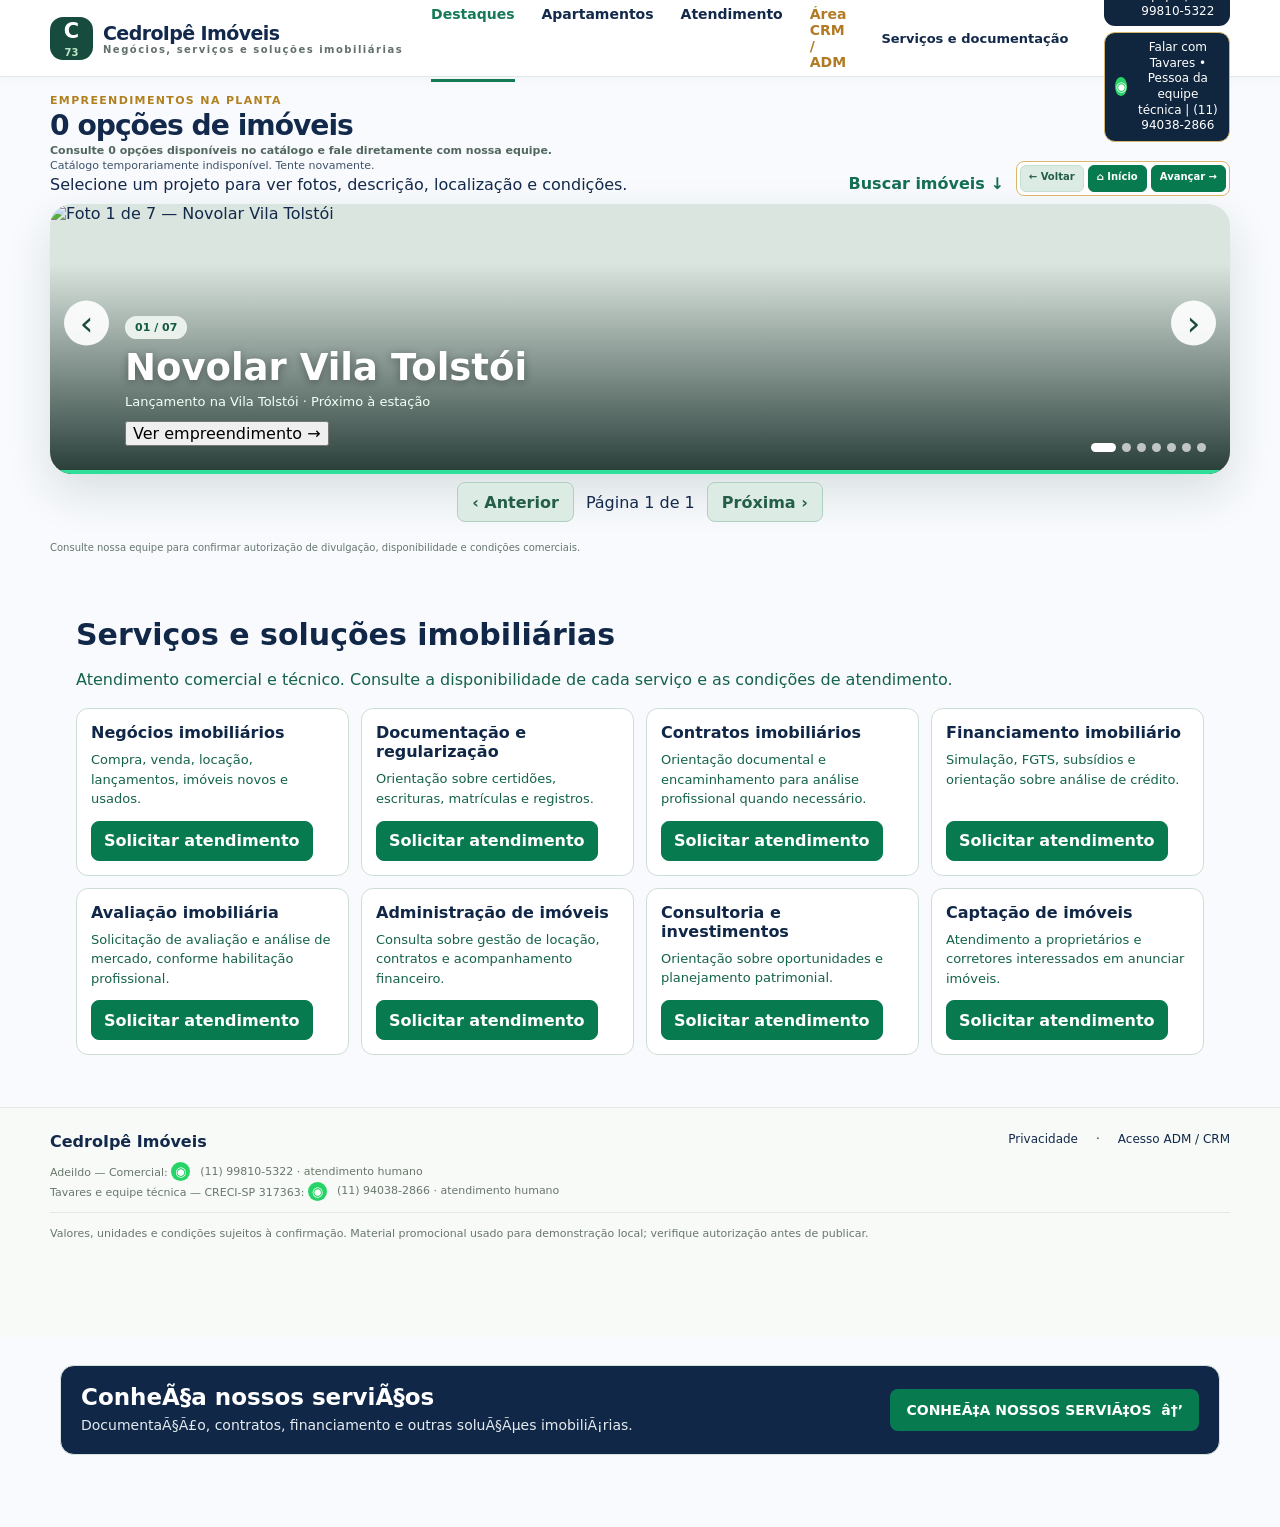
==== index.html @ 1ccdfb41 "Atualizacao e manutencao do site CedroIpe360" ====
<!DOCTYPE html>

<html lang="pt-BR"><head><meta charset="utf-8"/><meta content="width=device-width,initial-scale=1" name="viewport"/><meta content="Encontre apartamentos novos e na planta. Atendimento direto pelo WhatsApp." name="description"/><title>CedroIpê Imóveis | Apartamentos e Empreendimentos</title><link href="styles.css" rel="stylesheet"/><link href="redesign.css" rel="stylesheet"/><link href="crm.css" rel="stylesheet"/><link href="purpose.css" rel="stylesheet"/><link href="natureza.css" rel="stylesheet"/><link href="launches.css" rel="stylesheet"/><link href="navigation-v13.css" rel="stylesheet"/><link href="v18-1.css" rel="stylesheet"/><script>
/* Recebe links de recuperação enviados pelo Supabase para a Site URL.
   Encaminha os tokens temporários apenas dentro do próprio domínio,
   sem armazená-los nem enviá-los a serviços externos. */
(function () {
  var h = new URLSearchParams(location.hash.replace(/^#/, ''));
  var q = new URLSearchParams(location.search);
  if (h.get('type') === 'recovery' || q.get('type') === 'recovery') {
    location.replace('recuperar-senha.html' + location.search + location.hash);
  }
})();
</script><link href="v31-public.css?v=34" rel="stylesheet"/><link href="v35-ajustes.css?v=35" rel="stylesheet"/><style>.ci-category-gallery{margin-top:1rem}.ci-category-gallery details{padding:.7rem;border:1px solid #ddd;border-radius:8px;margin:.5rem 0}.ci-category-gallery summary{cursor:pointer;font-weight:700}.ci-category-grid{display:grid;grid-template-columns:repeat(auto-fit,minmax(110px,1fr));gap:8px;margin-top:10px}.ci-category-grid img,.ci-category-grid video{width:100%;height:100px;object-fit:contain}.ci-category-grid button{border:0;background:transparent;cursor:pointer}</style>
<!-- HF-054-BEGIN -->
<style id="hf054-consolidado">

#catalogPager button[data-step], #slidePrev, #slideNext,
.ci36-page .ci36-prev, .ci36-page .ci36-next,
.ci36-page .header nav a[href*="index.html"] {
 background:#087a50 !important; color:#fff !important;
 border:1px solid #087a50 !important; font-weight:700;
 opacity:1 !important; box-shadow:0 2px 8px #0003;
}
.ci36-page .ci36-prev,.ci36-page .ci36-next {width:44px;height:44px;}
.ci36-page .header nav a[href*="index.html"] {display:inline-block;padding:8px 12px;border-radius:8px;}
#catalogPager button[data-step]:not(:disabled):hover,#slidePrev:hover,#slideNext:hover,.ci36-page .ci36-prev:hover,.ci36-page .ci36-next:hover {background:#065c3d !important;}
#catalogPager button[data-step]:disabled {background:#dcece4 !important;color:#245d48 !important;border-color:#afcfc0 !important;cursor:not-allowed;box-shadow:none;}
#catalogPager button:focus-visible,#slidePrev:focus-visible,#slideNext:focus-visible,.ci36-page .ci36-prev:focus-visible,.ci36-page .ci36-next:focus-visible {outline:3px solid #d4ac58;outline-offset:3px;}
.launch-content p,.ci36-info article:first-child p,.ci-detail-copy p {color:#146348 !important;}
.featured-copy p {color:#146348 !important;}

.compact-hero .quick-search{padding:12px;min-width:0}
.compact-hero .quick-search .purpose-switch{gap:5px}
.compact-hero .quick-search .purpose-switch button{padding:0 12px;min-height:40px;font-size:13px;white-space:nowrap}
.compact-hero .quick-search .search-line{gap:6px;min-width:0;align-items:stretch}
.compact-hero .quick-search .search-line input,.compact-hero .quick-search .search-line select{min-height:40px;padding:8px 9px;font-size:13px;min-width:0}
.compact-hero .quick-search .search-line button{min-height:40px;padding:0 11px;font-size:13px;white-space:nowrap}
@media(min-width:1050px){
.compact-hero .hero-flex{grid-template-columns:minmax(0,1.19fr) minmax(0,.81fr);gap:24px}
.compact-hero .hero-words{min-width:0}
.compact-hero .quick-search{display:grid;grid-template-columns:max-content minmax(0,1fr);gap:7px;align-items:center}
.compact-hero .quick-search>label{grid-column:1/-1;margin:0}
.compact-hero .quick-search .purpose-switch{margin:0;align-items:stretch}
.compact-hero .quick-search .search-line{flex-wrap:nowrap;width:100%}
.compact-hero .quick-search .search-line input{flex:1 1 0;min-width:0;width:0}
.compact-hero .quick-search .search-line select{flex:0 0 83px;width:83px}
.compact-hero .quick-search .search-line button{flex:0 0 auto}
}
@media(max-width:640px){
.compact-hero .quick-search .search-line{flex-wrap:wrap}
.compact-hero .quick-search .search-line input{flex:1 1 100%;width:100%}
.compact-hero .quick-search .search-line select,.compact-hero .quick-search .search-line button{flex:1 1 40%;min-width:0}
}

/* HF-054: compact navigation, no separate desktop strip */
.cedro-page-bar.v31-top-nav{display:flex!important;align-items:center!important;justify-content:flex-end!important;gap:4px!important;width:max-content!important;max-width:calc(100% - 16px)!important;padding:3px!important;border-radius:8px!important;box-shadow:none!important;z-index:79!important;}
.cedro-page-bar.v31-top-nav button,.cedro-page-bar.v31-top-nav a{background:#087a50!important;color:#fff!important;border:1px solid #087a50!important;border-radius:6px!important;padding:5px 9px!important;font-size:11px!important;line-height:1.4!important;min-height:28px!important;white-space:nowrap!important;}
.cedro-page-bar.v31-top-nav button:disabled{background:#dcece4!important;color:#245d48!important;opacity:1!important;cursor:not-allowed!important;}
.cedro-page-bar.v31-top-nav .cedro-current{display:none!important;}
@media(min-width:1050px){
.cedro-page-bar.v31-top-nav{position:absolute!important;top:auto!important;bottom:auto!important;left:auto!important;right:max(12px,calc((100% - 1160px)/2))!important;transform:none!important;margin:4px 0 0!important;}
}
@media(max-width:1049px){.cedro-page-bar.v31-top-nav{position:relative!important;inset:auto!important;transform:none!important;margin:4px 8px 4px auto!important;}}
@media(min-width:1050px){.compact-hero .quick-search .purpose-switch button,.compact-hero .quick-search .search-line button{font-size:12px!important;padding:0 8px!important}.compact-hero .quick-search .search-line select{flex-basis:78px;width:78px}.compact-hero .quick-search .search-line{display:flex;}}


/* Servicos: somente area nova, sem alterar o catalogo. */
#ci54-servicos{max-width:1160px;margin:32px auto;padding:20px 16px;scroll-margin-top:110px;color:#102747;box-sizing:border-box}
#ci54-servicos h2{font-size:clamp(22px,3vw,30px);margin:0 0 8px;color:#102747}
#ci54-servicos p{color:#146348;line-height:1.5}
#ci54-servicos .ci54-grid{display:grid;grid-template-columns:repeat(auto-fit,minmax(min(100%,240px),1fr));gap:12px}
#ci54-servicos article{border:1px solid #cdded5;border-radius:12px;padding:14px;background:#fff;display:flex;flex-direction:column;align-items:flex-start}
#ci54-servicos h3{font-size:16px;margin:0;color:#102747}
#ci54-servicos article p{font-size:13px;flex:1;margin:8px 0 12px}
#ci54-servicos button{background:#087a50;color:#fff;border:1px solid #087a50;border-radius:8px;padding:9px 12px;cursor:pointer;font-weight:700;width:auto;min-height:40px}
#ci54-servicos button:focus-visible,#ci54-servicos input:focus-visible,#ci54-servicos select:focus-visible{outline:3px solid #b49a60;outline-offset:2px}
#ci54-servicos form{margin-top:16px;background:#f3f8f5;border:1px solid #cdded5;border-radius:12px;padding:16px;scroll-margin-top:110px}
#ci54-servicos form[hidden]{display:none!important}
#ci54-servicos .ci54-fields{display:grid;grid-template-columns:repeat(auto-fit,minmax(min(100%,200px),1fr));gap:10px}
#ci54-servicos label{display:grid;gap:5px;font-size:13px;font-weight:600}
#ci54-servicos input,#ci54-servicos select{width:100%;min-width:0;box-sizing:border-box;padding:9px;border:1px solid #b8c9bf;border-radius:7px;background:white;color:#102747;font:inherit}
.ci54-navlink{display:inline-flex!important;align-items:center;white-space:nowrap;font-size:13px;text-decoration:none;color:inherit;font-weight:700;padding:5px 8px;border-radius:6px}
.ci54-navlink:focus-visible{outline:2px solid #b49a60}
</style>
<!-- HF-054-END -->
<link id="hf062-vitrine-css" rel="stylesheet" href="hf-062-vitrine-ajuste.css?v=062">
</head><body>
<header class="compact-header"><div class="wrap head-inner"><a class="brand" href="index.html"><span class="brand-symbol">C<span>73</span></span><span><strong>CedroIpê Imóveis</strong><small>Negócios, serviços e soluções imobiliárias</small></span></a><nav aria-label="Navegação" class="head-links"><a href="#destaque">Destaques</a><a href="#imoveis">Apartamentos</a><a href="#atendimento">Atendimento</a><a href="acesso.html" style="font-weight:800;color:#b27a24">Área CRM / ADM</a></nav><div class="head-contacts"><a class="head-phone" href="https://wa.me/5511998105322" id="navZap" rel="noopener" target="_blank"><span class="wa-mark" aria-hidden="true">◉</span> Falar com Adeildo • Pessoa da equipe | (11) 99810-5322</a><a class="head-phone head-phone-tech" href="https://wa.me/5511940382866" id="navZapTecnico" rel="noopener" target="_blank"><span class="wa-mark" aria-hidden="true">◉</span> Falar com Tavares • Pessoa da equipe técnica | (11) 94038-2866</a></div></div></header>
<main><section class="launches wrap" id="destaque"><div class="launches-head"><div><span class="section-kicker">EMPREENDIMENTOS NA PLANTA</span><h2 id="launchesTitle">Opções de imóveis para você</h2><p><strong id="launchesSummary">Consultando catálogo atualizado…</strong><p id="catalogStatus" role="status">Consultando catálogo online...</p> Selecione um projeto para ver fotos, descrição, localização e condições.</p></div><a href="#imoveis">Buscar imóveis ↓</a></div><div aria-label="Apresentação automática de empreendimentos" class="home-reel" id="homeReel"><div class="reel-visual"><img alt="Foto de empreendimento em destaque" id="reelPhoto" src="assets/capa-indisponivel.svg"/><div class="reel-overlay"><span id="reelCounter">01 / 07</span><strong id="reelTitle">Conheça apartamentos na Zona Leste</strong><p id="reelSubtitle">Fotos e perspectivas dos empreendimentos</p><button type="button" id="reelOpen" data-detail="">Ver empreendimento →</button></div><button aria-label="Foto anterior" class="reel-arrow left" id="reelPrev" type="button">‹</button><button aria-label="Próxima foto" class="reel-arrow right" id="reelNext" type="button">›</button><div aria-label="Selecionar foto" class="reel-dots" id="reelDots"></div><div aria-hidden="true" class="reel-track"><span id="reelProgress"></span></div></div></div><nav aria-label="Páginas de empreendimentos" class="ci-pager" id="catalogPager"></nav><div aria-live="polite" class="launches-grid" id="launchesGrid"></div><p class="launch-disclaimer">Consulte nossa equipe para confirmar autorização de divulgação, disponibilidade e condições comerciais.</p></section><section class="compact-hero"><div class="wrap hero-flex"><div class="hero-words"><span class="pill">APARTAMENTOS NOVOS E NA PLANTA</span><h1>Seu próximo lar está <em>mais perto.</em></h1><p>Veja empreendimentos, compare plantas e fale direto com nosso atendimento.</p><div class="quick-search"><label for="busca">Onde você quer morar?</label><div aria-label="Finalidade" class="purpose-switch" role="group"><button class="purpose-active" data-purpose="comprar" type="button">Comprar</button><button data-purpose="alugar" type="button">Alugar</button></div><div class="search-line"><input autocomplete="off" id="busca" placeholder="Digite bairro, cidade ou empreendimento"/><select aria-label="Dormitórios" id="quartos"><option value="">Quartos</option></select><button id="buscar">Buscar imóveis</button></div></div><div class="trust"><span>✓ Fotos e plantas</span><span>✓ Atendimento direto</span><span>✓ Consulta sem compromisso</span></div></div><div class="hero-visual" role="group" aria-label="Empreendimento em destaque"><img alt="Imagem de empreendimento" src="assets/capa-indisponivel.svg"/><div class="hero-photo-label"><span>EMPREENDIMENTOS</span><strong>Catálogo CedroIpê</strong><small>Consulte as opções disponíveis</small></div></div></div></section>
<section class="wrap catalog" id="imoveis"><div class="title-row"><div><span class="section-kicker">IMÓVEIS DISPONÍVEIS PARA CONSULTA</span><h2>Encontre seu apartamento</h2></div><span class="catalog-count" id="contador"></span></div><div class="ci-filter-panel" aria-label="Filtros do catálogo"><div class="ci-filter-heading"><strong>Encontre sua opção</strong><span>Filtros preenchidos com os dados disponíveis no catálogo</span></div><div class="ci-filter-boxes" id="ciFilterBoxes"></div><button id="limpar" class="ci-filter-clear" type="button">Limpar filtros</button></div><h3 class="v181-section-title" hidden="" id="vitrinePlantaTitulo">Lançamentos e imóveis na planta</h3><div aria-label="Selecionar empreendimento" class="v181-project-buttons" hidden="" id="botoesProjetos"></div><div class="v181-project-strip" hidden="" id="vitrinePlanta"></div><h3 class="v181-section-title" hidden="" id="vitrineProntosTitulo">Prontos para morar · Venda e aluguel</h3><div class="property-grid" hidden="" id="vitrineProntos"></div><div class="ci-view-switch" role="group" aria-label="Modo de visualização dos imóveis"><span>Visualização:</span><button type="button" class="is-active" data-ci-view="cards" aria-pressed="true">Cards</button><button type="button" data-ci-view="list" aria-pressed="false">Lista</button></div><h3 class="v181-section-title">Todos os imóveis encontrados</h3><div class="property-grid" id="grid"></div><div class="empty" hidden="" id="vazio">Nenhum imóvel encontrado. Limpe os filtros ou fale pelo WhatsApp.</div></section>
<section class="wrap help-banner" id="atendimento"><div><span class="section-kicker">ATENDIMENTO DIRETO</span><h2>Quer saber valores e disponibilidade?</h2><p>Converse sobre localização, plantas, financiamento e visitas. Retornaremos o mais breve possível.</p></div><a class="help-action" id="ctaZap" rel="noopener" target="_blank">Conversar no WhatsApp ↗</a></section>
</main><!-- HF-054-SERVICOS-BEGIN -->
<section id="ci54-servicos" aria-labelledby="ci54-titulo">
<h2 id="ci54-titulo">Serviços e soluções imobiliárias</h2>
<p>Atendimento comercial e técnico. Consulte a disponibilidade de cada serviço e as condições de atendimento.</p>
<div class="ci54-grid"><article><h3>Negócios imobiliários</h3><p>Compra, venda, locação, lançamentos, imóveis novos e usados.</p><button type="button" data-ci54-servico="Negócios imobiliários" data-ci54-rota="comercial">Solicitar atendimento</button></article>
<article><h3>Documentação e regularização</h3><p>Orientação sobre certidões, escrituras, matrículas e registros.</p><button type="button" data-ci54-servico="Documentação e regularização" data-ci54-rota="tecnico">Solicitar atendimento</button></article>
<article><h3>Contratos imobiliários</h3><p>Orientação documental e encaminhamento para análise profissional quando necessário.</p><button type="button" data-ci54-servico="Contratos imobiliários" data-ci54-rota="tecnico">Solicitar atendimento</button></article>
<article><h3>Financiamento imobiliário</h3><p>Simulação, FGTS, subsídios e orientação sobre análise de crédito.</p><button type="button" data-ci54-servico="Financiamento imobiliário" data-ci54-rota="comercial">Solicitar atendimento</button></article>
<article><h3>Avaliação imobiliária</h3><p>Solicitação de avaliação e análise de mercado, conforme habilitação profissional.</p><button type="button" data-ci54-servico="Avaliação imobiliária" data-ci54-rota="tecnico">Solicitar atendimento</button></article>
<article><h3>Administração de imóveis</h3><p>Consulta sobre gestão de locação, contratos e acompanhamento financeiro.</p><button type="button" data-ci54-servico="Administração de imóveis" data-ci54-rota="comercial">Solicitar atendimento</button></article>
<article><h3>Consultoria e investimentos</h3><p>Orientação sobre oportunidades e planejamento patrimonial.</p><button type="button" data-ci54-servico="Consultoria e investimentos" data-ci54-rota="comercial">Solicitar atendimento</button></article>
<article><h3>Captação de imóveis</h3><p>Atendimento a proprietários e corretores interessados em anunciar imóveis.</p><button type="button" data-ci54-servico="Captação de imóveis" data-ci54-rota="comercial">Solicitar atendimento</button></article></div>
<form id="ci54-form" hidden>
<h3 id="ci54-selecao">Solicitar atendimento</h3>
<div class="ci54-fields">
<label>Objetivo<select name="objetivo" required><option value="">Selecione</option><option>Contratar ou iniciar atendimento</option><option>Receber orientação</option><option>Planejar uma negociação</option></select></label>
<label>Prazo desejado<select name="prazo" required><option value="">Selecione</option><option>Imediato</option><option>Até 30 dias</option><option>Nos próximos meses</option><option>A definir</option></select></label>
<label>Bairro ou cidade (opcional)<input name="regiao" maxlength="100" autocomplete="off"></label>
</div>
<p>Não informe CPF, documentos, senhas ou dados bancários neste formulário. O cadastro de contato será solicitado na próxima etapa.</p>
<button type="submit">Continuar com atendimento humano</button>
<p id="ci54-feedback" role="status"></p>
</form></section>
<script id="ci54-script">
(()=>{
 const init=()=>{
 const section=document.getElementById('ci54-servicos');if(!section||section.dataset.ready)return;section.dataset.ready='1';
 const form=document.getElementById('ci54-form'), feedback=document.getElementById('ci54-feedback');let service='',route='';
 const header=document.querySelector('header');const nav=header?.querySelector('nav:not(.cedro-page-bar)');
 if(nav&&!nav.querySelector('.ci54-navlink')){const a=document.createElement('a');a.className='ci54-navlink';a.href='#ci54-servicos';a.textContent='Serviços e documentação';nav.append(a);}
 section.querySelectorAll('[data-ci54-servico]').forEach(b=>b.addEventListener('click',()=>{service=b.dataset.ci54Servico;route=b.dataset.ci54Rota;document.getElementById('ci54-selecao').textContent=service;feedback.textContent='';form.hidden=false;form.scrollIntoView({block:'nearest',behavior:'smooth'});form.elements.objetivo.focus({preventScroll:true});}));
 form.addEventListener('submit',e=>{e.preventDefault();if(!service||!form.reportValidity())return;const cfg=window.CONFIG||{};const number=String(route==='tecnico'?cfg.whatsappTecnico:(cfg.whatsappAdeildo||cfg.whatsapp||'')).replace(/\D/g,'');if(!/^55\d{10,11}$/.test(number)){feedback.textContent='Contato indisponível. Utilize o atendimento oficial do site.';return;}
 const data=new FormData(form);const interest='Serviço: '+service+' | Objetivo: '+data.get('objetivo')+' | Prazo: '+data.get('prazo');const message=interest+' | Região: '+(data.get('regiao')||'A definir');const url='https://wa.me/'+number+'?text='+encodeURIComponent('Olá! Gostaria de atendimento humano. '+message);
 if(!document.getElementById('leadModal')||!document.getElementById('crmLeadForm')){feedback.textContent='Cadastro temporariamente indisponível. Utilize os contatos oficiais do site.';return;}
 document.dispatchEvent(new CustomEvent('cedro:lead',{detail:{url,interest}}));
 });
 };if(document.readyState==='loading')document.addEventListener('DOMContentLoaded',init,{once:true});else init();
})();
</script>
<!-- HF-054-SERVICOS-END -->
<footer class="compact-footer"><div class="wrap footer-line"><div><strong>CedroIpê Imóveis</strong><p>Adeildo — Comercial: <a href="https://wa.me/5511998105322"><span class="wa-mark" aria-hidden="true">◉</span> (11) 99810-5322 · atendimento humano</a><br/>Tavares e equipe técnica — CRECI-SP 317363: <a href="https://wa.me/5511940382866"><span class="wa-mark" aria-hidden="true">◉</span> (11) 94038-2866 · atendimento humano</a></p></div><div><a href="privacidade.html">Privacidade</a> · <a href="acesso.html">Acesso ADM / CRM</a></div></div><div class="wrap legal">Valores, unidades e condições sujeitos à confirmação. Material promocional usado para demonstração local; verifique autorização antes de publicar.</div></footer>

<script src="config.js?v=34"></script><script src="campanhas.js"></script><script src="data.js"></script><script src="site.js?v=36" type="module"></script><div class="ci-detail-modal" id="ciDetailModal" hidden><div class="ci-detail-shade" data-close-detail></div><section class="ci-detail-dialog" role="dialog" aria-modal="true" aria-labelledby="ciDetailTitle"><button type="button" class="ci-detail-close" data-close-detail aria-label="Fechar">×</button><div id="ciDetailContent"></div></section></div><div class="lead-modal" hidden="" id="leadModal"><div class="lead-shade" data-close-lead=""></div><section aria-labelledby="leadTitle" aria-modal="true" class="lead-dialog" role="dialog"><button aria-label="Fechar" class="lead-close" data-close-lead="" type="button">×</button><span class="section-kicker">ATENDIMENTO PERSONALIZADO</span><h2 id="leadTitle">Fale sobre seu novo apartamento</h2><p>Cadastro opcional para contato comercial. A origem da campanha é registrada quando você envia seus dados; você também pode continuar sem cadastro.</p><form id="crmLeadForm"><label>Seu nome<input autocomplete="name" maxlength="120" minlength="2" name="nome" placeholder="Nome completo" required=""/></label><label><span class="form-phone-label"><span class="wa-mark" aria-hidden="true">◉</span> Seu WhatsApp</span><input autocomplete="tel" inputmode="tel" maxlength="20" name="telefone" placeholder="(11) 99999-9999" required=""/></label><label>Imóvel de interesse<input maxlength="140" name="empreendimento" placeholder="Apartamento ou região"/></label><label class="lead-check"><input name="consentimento" required="" type="checkbox"/> Autorizo o uso destes dados para contato sobre imóveis, conforme a <a href="privacidade.html">Política de Privacidade</a>.</label><div id="leadFeedback" role="status"></div><button class="lead-submit" type="submit">Salvar interesse e abrir WhatsApp →</button></form><p class="lead-foot">Se preferir, <a id="leadSkip" rel="noopener" target="_blank">continuar sem cadastro</a>. Nesse caso, não teremos seu telefone salvo.</p></section></div><script defer="" src="leads.js?v=35"></script><script defer="True" src="navigation-v13.js?v=35"></script>
<script defer="" src="simulador-v35.js?v=35"></script><!-- HF-056-SERVICOS-FOOTER-BEGIN -->
<section id="hf056-servicos-footer" aria-labelledby="hf056-servicos-title">
  <style>
    #hf056-servicos-footer{box-sizing:border-box;width:min(1160px,calc(100% - 32px));margin:28px auto 18px;padding:18px 20px;border:1px solid #d7e2dc;border-radius:14px;background:#102747;color:#fff;display:flex;align-items:center;justify-content:space-between;gap:16px;flex-wrap:wrap}
    #hf056-servicos-footer h2{margin:0 0 5px;font-size:clamp(18px,2.2vw,23px);color:#fff}
    #hf056-servicos-footer p{margin:0;color:#e4ebf0;font-size:14px;line-height:1.5}
    #hf056-servicos-footer a{display:inline-flex;align-items:center;justify-content:center;min-height:42px;padding:9px 16px;border-radius:8px;background:#087a50;color:#fff!important;text-decoration:none;font-weight:700;font-size:14px;white-space:nowrap}
    #hf056-servicos-footer a:hover{background:#065c3d}
    #hf056-servicos-footer a:focus-visible{outline:3px solid #d4ac58;outline-offset:3px}
    @media(max-width:600px){#hf056-servicos-footer{width:calc(100% - 24px);padding:16px;align-items:stretch}#hf056-servicos-footer a{width:100%;box-sizing:border-box}}
  </style>
  <div><h2 id="hf056-servicos-title">ConheÃ§a nossos serviÃ§os</h2><p>DocumentaÃ§Ã£o, contratos, financiamento e outras soluÃ§Ãµes imobiliÃ¡rias.</p></div>
  <a href="servicos.html">CONHEÃ‡A NOSSOS SERVIÃ‡OS&nbsp; â†’</a>
</section>
<!-- HF-056-SERVICOS-FOOTER-END -->
<script defer src="hf-062-vitrine-ajuste.js?v=062"></script>
<link rel="stylesheet" href="ci360-update.css?v=1"><script defer src="ci360-update.js?v=1"></script></body></html>
---- styles.css ----
:root{--ink:#20252c;--muted:#68717b;--navy:#123f38;--green:#176b56;--mint:#e8f4ee;--cream:#f8f7f3;--line:#e7eae8;--shadow:0 18px 48px rgba(21,49,42,.09)}*{box-sizing:border-box}html{scroll-behavior:smooth}body{margin:0;color:var(--ink);font-family:Inter,ui-sans-serif,system-ui,-apple-system,Segoe UI,Arial,sans-serif;background:white}a{color:inherit;text-decoration:none}button,input,select,textarea{font:inherit}button{cursor:pointer}.container{max-width:1200px;margin:auto;padding:0 26px}.header{position:sticky;top:0;z-index:30;background:#fff;border-bottom:1px solid var(--line)}.nav{display:flex;align-items:center;justify-content:space-between;min-height:84px;gap:22px}.logo{display:flex;align-items:center;gap:12px;white-space:nowrap}.logo b{display:block;font-size:19px;letter-spacing:-.6px}.logo small{display:block;font-size:9px;letter-spacing:2px;font-weight:800;color:var(--green);margin-top:2px}.mark{display:grid;place-items:center;background:var(--navy);color:#fff;width:48px;height:48px;border-radius:14px;font-weight:900;font-size:22px;letter-spacing:-2px}.mark span{color:#9ae2ae}.nav nav{display:flex;gap:28px;font-size:14px;font-weight:650}.nav nav a:hover{color:var(--green)}.nav-cta,.btn{border-radius:12px;padding:14px 20px;font-size:14px;font-weight:750;display:inline-flex;align-items:center;justify-content:center;gap:8px;border:0}.nav-cta{background:var(--mint);color:var(--navy)}.btn-primary{background:var(--green);color:white}.btn-primary:hover{background:var(--navy)}.btn-light{background:white;color:var(--navy)}.hero{background:linear-gradient(125deg,#f4f8f3 0%,#f8f7f2 100%);padding:65px 0 76px}.hero-grid{display:grid;grid-template-columns:1.08fr .92fr;gap:60px;align-items:center}.eyebrow,.kicker{color:var(--green);font-weight:800;font-size:11px;letter-spacing:2.2px}.hero h1{font-size:clamp(38px,4.6vw,65px);letter-spacing:-2.8px;line-height:1.09;margin:20px 0}.hero h1 em{font-style:normal;color:var(--green)}.hero p{font-size:17px;line-height:1.75;color:var(--muted);max-width:530px}.search-panel{margin-top:30px;background:white;box-shadow:var(--shadow);border:1px solid var(--line);border-radius:18px;padding:12px;display:grid;grid-template-columns:1.5fr .8fr auto;gap:8px;align-items:stretch}.search-field{padding:8px 12px;min-width:0}.search-field label{display:block;font-size:11px;font-weight:800;margin-bottom:7px}.search-field input,.search-field select{border:0;outline:0;width:100%;font-size:13px;color:var(--ink);background:transparent}.search-panel .btn{padding:12px 17px}.hero-proof{display:flex;flex-wrap:wrap;gap:16px;margin-top:24px;color:#4e655d;font-size:12px;font-weight:700}.hero-image{position:relative;min-height:480px;border-radius:30px;overflow:hidden;box-shadow:var(--shadow)}.hero-image>img{width:100%;height:480px;object-fit:cover}.hero-float{position:absolute;bottom:35px;left:24px;background:white;border-radius:16px;padding:16px 22px;box-shadow:var(--shadow)}.hero-float b,.hero-float small{display:block}.hero-float small{color:var(--muted);margin-top:5px}.image-caption{position:absolute;right:10px;bottom:5px;font-size:9px;background:#ffffffdc;padding:4px 7px;border-radius:6px;max-width:180px}.section{padding:88px 0}.section-heading{display:flex;align-items:end;justify-content:space-between;gap:20px;margin-bottom:26px}.section h2{font-size:clamp(29px,3.2vw,42px);letter-spacing:-1.5px;margin:12px 0}.section-heading p,.steps p,.cta-band p{color:var(--muted);line-height:1.7}.count{font-size:12px;color:var(--muted)}.filters{display:flex;gap:12px;margin-bottom:25px;flex-wrap:wrap}.filters select,.filter-clear{border:1px solid var(--line);background:white;border-radius:10px;padding:12px 14px;color:#46504d}.filter-clear{color:var(--green);font-weight:700}.property-grid{display:grid;grid-template-columns:repeat(3,minmax(0,1fr));gap:24px}.property{border:1px solid var(--line);border-radius:20px;overflow:hidden;background:white;transition:transform .2s,box-shadow .2s}.property:hover{transform:translateY(-3px);box-shadow:var(--shadow)}.property-image{height:225px;position:relative;background:#e4ebe7}.property-image img{width:100%;height:100%;object-fit:cover}.tag{position:absolute;top:14px;left:14px;background:white;border-radius:8px;padding:8px 10px;font-size:11px;font-weight:800}.property-body{padding:21px}.property-location{color:var(--green);font-size:12px;font-weight:750}.property h3{font-size:21px;letter-spacing:-.6px;margin:8px 0}.property-meta{display:flex;gap:14px;color:var(--muted);font-size:12px;flex-wrap:wrap;margin:15px 0}.property-bottom{border-top:1px solid var(--line);padding-top:16px;display:flex;align-items:center;justify-content:space-between;gap:12px}.property-bottom small{color:var(--muted)}.property-bottom a{color:var(--green);font-weight:800;font-size:13px}.empty{padding:30px;background:var(--cream);border-radius:12px}.soft{background:var(--cream)}.steps{display:grid;grid-template-columns:repeat(3,1fr);gap:24px;margin-top:28px}.steps article{background:white;border:1px solid var(--line);border-radius:18px;padding:32px}.steps article span{font-size:24px;font-weight:900;color:var(--green)}.steps h3{font-size:21px;margin:18px 0 8px}.cta-band{background:var(--navy);border-radius:24px;padding:48px 56px;display:flex;align-items:center;justify-content:space-between;gap:25px;color:white}.cta-band .kicker{color:#b0e8bd}.cta-band p{color:#d2e5dd}footer{background:#f8faf8;border-top:1px solid var(--line);padding:38px 0}.footer-inner{display:flex;justify-content:space-between;gap:30px}.footer-inner p{font-size:12px;color:var(--muted);max-width:540px}.footer-inner>div:last-child{display:flex;gap:24px;font-size:13px}.footnote{font-size:11px;color:var(--muted);margin-top:22px;line-height:1.7}.detail{padding-top:40px;padding-bottom:80px}.breadcrumbs{font-size:13px;color:var(--muted);margin-bottom:24px}.detail-head{display:flex;justify-content:space-between;gap:20px;align-items:center}.detail h1{font-size:40px;letter-spacing:-1.5px;margin:8px 0}.detail-grid{display:grid;grid-template-columns:1.6fr .9fr;gap:30px;margin-top:25px}.gallery{display:grid;grid-template-columns:2fr 1fr;grid-template-rows:190px 190px;gap:8px;overflow:hidden;border-radius:18px}.gallery img{width:100%;height:100%;object-fit:cover}.gallery img:first-child{grid-row:span 2}.detail-card{border:1px solid var(--line);border-radius:18px;padding:24px;align-self:start;box-shadow:var(--shadow)}.detail-card .btn{width:100%;margin-top:18px}.detail-description{line-height:1.8;color:#4d5b56}.chips{display:flex;gap:10px;flex-wrap:wrap;margin:16px 0}.chips span{padding:10px 13px;background:var(--mint);border-radius:8px;font-size:13px}.notice{padding:16px;border-radius:12px;background:#fff7e7;color:#67512b;font-size:12px;line-height:1.6;margin-top:22px}.legal{max-width:820px;padding-top:60px;padding-bottom:70px;line-height:1.8}.legal h1{line-height:1.2}.admin-bg{background:#f4f7f5;min-height:100vh}.admin-main{max-width:1120px;margin:auto;padding:45px 25px}.admin-top{display:flex;align-items:center;justify-content:space-between;gap:20px}.admin-card{background:white;border:1px solid var(--line);border-radius:18px;padding:28px;margin-top:24px}.admin-login{max-width:460px;margin:70px auto}.form-grid{display:grid;grid-template-columns:repeat(2,1fr);gap:16px}.field{display:flex;flex-direction:column;gap:7px;font-size:13px;font-weight:700}.field.full{grid-column:1/-1}.field input,.field select,.field textarea{border:1px solid #dbe2dd;border-radius:10px;padding:12px 13px;outline-color:var(--green);font-weight:400;background:white;width:100%}.field textarea{min-height:110px}.admin-actions{display:flex;gap:10px;flex-wrap:wrap;margin-top:22px}.msg{padding:13px 16px;border-radius:10px;background:#eef4ef;color:var(--navy);font-size:13px;margin:14px 0}.msg.error{background:#fff0ec;color:#a42b1d}.admin-list{display:grid;gap:10px}.admin-item{border:1px solid var(--line);border-radius:12px;padding:14px;display:flex;align-items:center;justify-content:space-between;gap:12px}.admin-item small{display:block;color:var(--muted);margin-top:4px}.admin-item button{border:1px solid var(--line);border-radius:8px;padding:9px;background:white}.admin-item button.danger{color:#b23324}.admin-note{color:var(--muted);font-size:12px;line-height:1.6}.hidden{display:none!important}@media(max-width:900px){.nav nav{display:none}.hero-grid{grid-template-columns:1fr;gap:30px}.hero{padding:42px 0}.hero-image,.hero-image>img{height:340px;min-height:340px}.property-grid{grid-template-columns:repeat(2,1fr)}.detail-grid{grid-template-columns:1fr}.steps{grid-template-columns:1fr}.cta-band{padding:32px}}@media(max-width:600px){.container{padding:0 17px}.nav{min-height:72px}.logo b{font-size:15px}.logo small{font-size:7px}.mark{width:42px;height:42px}.nav-cta{font-size:11px;padding:11px}.hero h1{letter-spacing:-1.5px}.search-panel{grid-template-columns:1fr}.search-field{padding:9px}.hero-image,.hero-image>img{height:290px;min-height:290px}.section{padding:56px 0}.property-grid{grid-template-columns:1fr}.section-heading{align-items:start}.filters select{flex:1}.cta-band{flex-direction:column;align-items:start}.footer-inner{flex-direction:column}.gallery{grid-template-rows:120px 120px}.detail h1{font-size:30px}.form-grid{grid-template-columns:1fr}.field.full{grid-column:1}.admin-main{padding:25px 15px}}

/* V3: destaque editorial e contatos permanentes */
.topline{background:#103f36;color:#fff;font-size:12px}.top-inner{display:flex;align-items:center;justify-content:space-between;gap:12px;min-height:34px}.top-inner a{color:#d9ffdd;font-weight:700}.header{top:0}.nav-cta{background:#167d5c;color:#fff}.hero{background:linear-gradient(118deg,#f0f7f1,#fff 68%)}.hero-image img{object-fit:cover}.feature-section{padding:72px 0;background:#fff}.feature-header{display:flex;justify-content:space-between;align-items:end;gap:24px;margin-bottom:25px}.feature-header h2{font-size:clamp(28px,3vw,42px);letter-spacing:-1.4px;margin:8px 0}.feature-header p{color:#65726d}.feature-actions{display:flex;gap:8px}.feature-actions button{width:43px;height:43px;border:1px solid #dce7e0;border-radius:50%;background:#fff;font-size:28px;color:#165a47}.featured{display:grid;grid-template-columns:1.08fr .92fr;min-height:410px;border:1px solid #e2eae5;border-radius:23px;overflow:hidden;box-shadow:0 24px 55px rgba(12,45,35,.09)}.featured-photo{position:relative;min-height:410px;background:#edf3ec}.featured-photo img{width:100%;height:100%;object-fit:cover;position:absolute;inset:0}.featured-badge{position:absolute;top:23px;left:23px;background:#fff;color:#145b46;border-radius:30px;padding:10px 16px;font-size:11px;letter-spacing:1px;font-weight:900}.featured-copy{padding:clamp(24px,4vw,52px);display:flex;flex-direction:column;justify-content:center}.featured-kicker{color:#167454;font-weight:850;font-size:12px;text-transform:uppercase;letter-spacing:1px}.featured-copy h3{font-size:clamp(30px,3.2vw,46px);line-height:1.1;letter-spacing:-1.7px;margin:12px 0}.featured-copy p{color:#61716b;line-height:1.65}.featured-stats{display:flex;gap:12px;flex-wrap:wrap;margin:15px 0}.featured-stats span{background:#f0f6f2;border-radius:9px;padding:10px 12px;font-size:12px;font-weight:700}.featured-price{font-size:24px;font-weight:850;margin:10px 0 19px}.featured-buttons{display:flex;gap:10px;flex-wrap:wrap}.btn-outline{border:1px solid #167454;color:#145b46;background:#fff}.featured-copy small{margin-top:14px;color:#7a8882;font-size:11px}.contact-strip{background:#103f36;color:#fff}.contact-strip-inner{min-height:110px;display:flex;align-items:center;justify-content:space-between;gap:22px}.contact-strip-inner b{font-size:22px;display:block}.contact-strip-inner span{display:block;color:#d4e7dc;margin-top:5px}.contact-strip .btn{background:#d6f7de;color:#0b503c}.lead-section{background:#f3f8f4}.lead-layout{display:grid;grid-template-columns:1fr .85fr;gap:70px;align-items:center}.lead-layout h2{font-size:clamp(30px,4vw,48px);line-height:1.14;letter-spacing:-1.5px}.lead-layout p{color:#687b70;line-height:1.75}.contact-facts{display:grid;gap:13px;margin-top:25px;color:#17684e;font-weight:700}.lead-form{background:#fff;border:1px solid #e0e9e3;padding:30px;border-radius:20px;box-shadow:0 14px 35px rgba(12,45,35,.07);display:grid;gap:16px}.lead-form h3{font-size:22px;margin:0 0 6px}.lead-form label{font-size:13px;font-weight:750;display:grid;gap:7px}.lead-form input,.lead-form select{border:1px solid #d7e1da;padding:13px;border-radius:9px;width:100%;background:white}.lead-form small{font-size:11px;color:#718076}.floating-contact{position:fixed;z-index:90;right:22px;bottom:22px;background:#1b9b63;color:#fff;display:flex;gap:11px;align-items:center;padding:13px 20px;border-radius:40px;box-shadow:0 8px 26px rgba(0,0,0,.25)}.float-icon{font-size:25px}.floating-contact b,.floating-contact small{display:block}.floating-contact b{font-size:13px}.floating-contact small{font-size:11px;color:#e7fff1;margin-top:2px}.mobile-contact{display:none}.property{transition:transform .18s,box-shadow .18s}.property:hover{transform:translateY(-5px);box-shadow:0 18px 35px rgba(20,60,45,.12)}
@media(max-width:800px){.top-inner{justify-content:center}.top-inner>span{display:none}.featured{grid-template-columns:1fr}.featured-photo{min-height:265px}.featured-copy{padding:26px}.feature-section{padding:45px 0}.lead-layout{grid-template-columns:1fr;gap:25px}.contact-strip-inner{padding-top:22px;padding-bottom:22px;flex-direction:column;align-items:flex-start}.floating-contact{display:none}.mobile-contact{position:fixed;z-index:95;bottom:0;left:0;right:0;display:grid;grid-template-columns:1.2fr .8fr;background:white;box-shadow:0 -5px 30px #0002;padding:10px;gap:8px}.mobile-contact a{padding:13px 8px;text-align:center;border-radius:9px;font-size:13px;font-weight:850;background:#159961;color:#fff}.mobile-contact a:last-child{background:#eef5f0;color:#19533f}body{padding-bottom:66px}}
@media(max-width:480px){.featured-buttons .btn{width:100%}.feature-header h2{font-size:30px}.feature-actions button{width:36px;height:36px}.featured-stats{gap:7px}.featured-stats span{font-size:11px}}

/* HF-057-COMPACT-HOME */
/* Hero mais baixo: preserva busca, carrossel e identidade visual. */
.hero{padding:28px 0 34px!important}
.hero-grid{gap:28px!important;align-items:center!important}
.hero h1{font-size:clamp(32px,3.5vw,48px)!important;line-height:1.08!important;letter-spacing:-1.6px!important;margin:10px 0!important}
.hero p{font-size:15px!important;line-height:1.5!important}
.search-panel{margin-top:16px!important;padding:10px!important;gap:7px!important;border-radius:14px!important}
.hero-image{min-height:320px!important;max-height:380px!important;border-radius:20px!important}
.hero-image>img{height:100%!important;max-height:380px!important;object-fit:cover!important}
.featured{min-height:300px!important;border-radius:18px!important}
.property-grid{gap:16px!important}
.filters{gap:8px!important;margin-bottom:16px!important}
footer{padding:24px 0!important}
.footer-inner{gap:18px!important;flex-wrap:wrap!important}
@media(max-width:760px){
 .hero{padding:20px 0 24px!important}
 .hero-grid{grid-template-columns:1fr!important;gap:16px!important}
 .hero h1{font-size:34px!important;letter-spacing:-1px!important}
 .hero-image{min-height:230px!important;max-height:270px!important}
 .search-panel{grid-template-columns:1fr 1fr!important}
 .search-panel .search-field:first-child{grid-column:1/-1!important}
 .property-grid{grid-template-columns:repeat(2,minmax(0,1fr))!important;gap:10px!important}
 .featured{grid-template-columns:1fr!important;min-height:0!important}
 .footer-inner{display:grid!important;grid-template-columns:1fr!important}
}
@media(max-width:390px){.property-grid{grid-template-columns:1fr!important}}
/* HF-058-CARROSSEL-BAIXO-CARDS-COMPACTOS */
/* Reduz a area do destaque para liberar espaco vertical aos imoveis. */
.featured{min-height:190px!important;max-height:210px!important}
.featured-photo{min-height:190px!important;height:190px!important}
.featured-copy{padding:16px 22px!important}
.featured-copy h3{font-size:clamp(20px,2vw,28px)!important;line-height:1.12!important;margin:6px 0!important}
.featured-copy p{font-size:12px!important;line-height:1.35!important;margin:4px 0!important}
.featured-stats{gap:6px!important;margin:6px 0!important}
.featured-stats span{padding:5px 8px!important;font-size:10px!important}
.featured-price{font-size:18px!important;margin:5px 0 8px!important}
.featured-badge{top:10px!important;left:10px!important;padding:6px 9px!important}
@media(max-width:760px){
 .featured{min-height:0!important;max-height:none!important;grid-template-columns:1fr!important}
 .featured-photo{height:155px!important;min-height:155px!important}
 .featured-copy{padding:12px!important}
}
---- redesign.css ----
:root{--pine:#164b3e;--ink:#152820;--muted:#62706a;--mint:#e9f3ed;--line:#e2e9e5}*{box-sizing:border-box}html{scroll-behavior:smooth}body{margin:0;background:#fff;color:var(--ink);font-family:Inter,system-ui,-apple-system,Segoe UI,Arial,sans-serif;overflow-x:hidden}a{text-decoration:none;color:inherit}button,input,select{font:inherit}.wrap{width:min(1180px,calc(100% - 40px));margin:auto}.compact-header{position:sticky;top:0;background:#fff;z-index:40;border-bottom:1px solid var(--line);box-shadow:0 2px 12px #10271a08}.head-inner{height:76px;display:flex;align-items:center;gap:28px}.brand{display:flex;align-items:center;gap:10px;white-space:nowrap}.brand-symbol{display:grid;place-items:center;width:43px;height:43px;border-radius:13px;background:var(--pine);color:#fff;font-weight:900;font-size:21px}.brand-symbol span{font-size:10px;color:#bfe5c6}.brand strong{font-size:19px;letter-spacing:-.6px}.brand small{display:block;font-size:10px;letter-spacing:1.5px;color:var(--muted);font-weight:750}.head-links{display:flex;gap:27px;margin-left:auto;font-size:14px;font-weight:650}.head-links a:hover{color:var(--pine)}.head-phone{background:var(--pine);color:white;padding:13px 17px;border-radius:11px;font-size:13px;white-space:nowrap}.head-phone b{font-weight:800}.compact-hero{background:linear-gradient(120deg,#f1f7f2,#fff 64%);padding:30px 0 25px}.hero-flex{display:grid;grid-template-columns:1.05fr .95fr;gap:34px;align-items:center}.hero-words{padding:10px 0}.pill,.section-kicker{color:#367257;font-size:11px;letter-spacing:1.35px;font-weight:800}.pill{display:inline-block;padding:9px 12px;background:#dff0e3;border-radius:99px}.hero-words h1{font-size:clamp(36px,4.3vw,60px);letter-spacing:-2.8px;line-height:1.07;margin:18px 0 13px;max-width:650px}.hero-words h1 em{color:#34875f;font-style:normal}.hero-words>p{font-size:16px;line-height:1.55;color:#54645b;margin:0 0 23px;max-width:520px}.quick-search{background:white;border:1px solid #e1e9e2;padding:14px;border-radius:17px;box-shadow:0 12px 30px #1b493317}.quick-search>label{display:block;font-size:12px;font-weight:800;margin-bottom:9px}.search-line{display:flex;gap:8px}.search-line input{min-width:0;flex:1}.search-line input,.search-line select{border:1px solid #dce5df;background:#fff;border-radius:10px;padding:12px;color:#253b2d}.search-line select{width:112px}.search-line button{border:0;border-radius:10px;background:var(--pine);color:white;font-weight:800;padding:0 18px;white-space:nowrap;cursor:pointer}.trust{display:flex;gap:17px;flex-wrap:wrap;font-size:11px;color:#5d7564;margin-top:16px;font-weight:650}.hero-visual{height:400px;position:relative;display:block;border-radius:22px;overflow:hidden;box-shadow:0 22px 40px #17382423}.hero-visual img{width:100%;height:100%;object-fit:cover}.hero-photo-label{position:absolute;bottom:18px;left:18px;right:18px;background:#ffffffed;border-radius:14px;padding:13px 16px;display:grid;gap:3px}.hero-photo-label span{color:#367257;font-size:10px;letter-spacing:1px;font-weight:800}.hero-photo-label strong{font-size:19px}.hero-photo-label small{color:var(--muted)}.highlights,.catalog{padding-top:39px;padding-bottom:10px}.title-row{display:flex;justify-content:space-between;align-items:end;gap:20px;margin-bottom:17px}.title-row h2{font-size:clamp(23px,2.6vw,32px);margin:7px 0 0;letter-spacing:-.8px}.subtle-link{color:var(--pine);font-weight:800;font-size:13px}.highlight-grid{display:grid;grid-template-columns:repeat(3,minmax(0,1fr));gap:15px}.highlight-card{position:relative;height:195px;border-radius:15px;overflow:hidden;background:#e6e9e7}.highlight-card img{width:100%;height:100%;object-fit:cover;transition:transform .25s}.highlight-card:hover img{transform:scale(1.04)}.highlight-label{position:absolute;bottom:10px;left:10px;right:10px;padding:9px 10px;background:#fffef3;border-radius:8px;font-size:10px;font-weight:850;letter-spacing:.3px}.image-note{font-size:11px;color:#758078;line-height:1.5;margin:11px 0 0}.catalog{padding-top:40px;padding-bottom:38px}.catalog-count{font-size:12px;color:var(--muted)}.catalog-controls{display:flex;gap:10px;margin:0 0 17px}.catalog-controls select,.catalog-controls button{border:1px solid #dbe5dd;border-radius:10px;background:white;padding:11px 13px;color:#34483c;font-size:13px}.catalog-controls button{cursor:pointer}.property-grid{display:grid;grid-template-columns:repeat(3,minmax(0,1fr));gap:18px}.property{border:1px solid #e2e9e5;border-radius:16px;overflow:hidden;background:white;box-shadow:0 8px 22px #102f1c0c}.property-image{height:205px;position:relative;overflow:hidden}.property-image img{width:100%;height:100%;object-fit:cover}.property-body{padding:17px}.property-body h3{font-size:19px;margin:7px 0 11px}.property-location{font-size:12px;color:var(--muted)}.property-meta{display:flex;gap:13px;flex-wrap:wrap;font-size:12px}.property-bottom{display:flex;align-items:end;justify-content:space-between;gap:10px;margin-top:16px;padding-top:13px;border-top:1px solid var(--line)}.property-bottom small{color:var(--muted);font-size:11px}.property-bottom a{font-weight:800;font-size:12px;color:var(--pine)}.tag{position:absolute;top:12px;left:12px;background:#fff;border-radius:8px;padding:6px 9px;font-size:10px;font-weight:800}.help-banner{background:#eaf4ed;border-radius:20px;margin-bottom:43px;padding:27px 32px;display:flex;align-items:center;justify-content:space-between;gap:24px}.help-banner h2{font-size:25px;margin:7px 0}.help-banner p{color:var(--muted);margin:0;font-size:14px}.help-action{padding:15px 22px;background:var(--pine);color:white;border-radius:11px;font-weight:800;white-space:nowrap}.compact-footer{background:#f7faf7;border-top:1px solid var(--line);padding:25px 0 20px}.footer-line{display:flex;justify-content:space-between;gap:25px}.footer-line strong{font-size:16px}.footer-line p,.legal{color:#68766c;font-size:11px;line-height:1.6;max-width:690px}.footer-line>div:last-child{display:flex;gap:18px;font-size:12px;white-space:nowrap}.legal{padding-top:12px;border-top:1px solid var(--line);max-width:none}.desktop-whatsapp{position:fixed;right:22px;bottom:24px;display:flex;align-items:center;gap:10px;background:#1c9b59;color:#fff;border-radius:99px;padding:11px 18px;box-shadow:0 8px 25px #125b3470;z-index:50}.desktop-whatsapp strong{font-size:13px}.desktop-whatsapp small{display:block;font-size:10px}.wa-dot{font-size:25px}.bottom-contact{display:none}.empty{padding:20px;background:#f6faf7;border-radius:10px}.empty[hidden]{display:none!important}#imoveis,#destaque,#atendimento{scroll-margin-top:90px}@media(max-width:900px){.head-links{display:none}.head-phone{margin-left:auto}.hero-flex{gap:18px}.hero-visual{height:340px}.search-line{flex-wrap:wrap}.search-line input{flex-basis:100%}.search-line button{flex:1;padding:12px}.highlight-card{height:155px}.property-grid{grid-template-columns:repeat(2,minmax(0,1fr))}}@media(max-width:640px){.wrap{width:calc(100% - 28px)}.head-inner{height:64px}.brand strong{font-size:16px}.brand-symbol{width:36px;height:36px}.head-phone{font-size:0;padding:11px 13px}.head-phone b{font-size:0}.head-phone:before{content:'WhatsApp';font-size:12px}.compact-hero{padding:18px 0}.hero-flex{display:flex;flex-direction:column;gap:17px}.hero-words{width:100%}.hero-words h1{font-size:38px;letter-spacing:-1.7px;margin:12px 0}.hero-words>p{font-size:14px;margin-bottom:16px}.hero-visual{height:230px;width:100%}.trust{gap:10px;font-size:10px}.quick-search{padding:11px}.search-line select{flex:1}.search-line button{flex:1}.highlights,.catalog{padding-top:27px}.highlight-grid{grid-template-columns:repeat(3,minmax(0,1fr));gap:7px}.highlight-card{height:118px;border-radius:10px}.highlight-label{font-size:8px;left:4px;right:4px;bottom:4px;padding:5px;line-height:1.2}.title-row h2{font-size:22px}.property-grid{grid-template-columns:1fr}.property-image{height:215px}.catalog-controls{flex-wrap:wrap}.catalog-controls select{flex:1;min-width:125px}.help-banner{display:block;padding:22px;margin-bottom:20px}.help-banner h2{font-size:22px}.help-action{display:block;text-align:center;margin-top:17px}.footer-line{display:block}.footer-line>div:last-child{margin-top:15px}.desktop-whatsapp{display:none}.bottom-contact{display:grid;grid-template-columns:1fr 1fr;position:fixed;bottom:0;left:0;right:0;background:white;border-top:1px solid #d8e5db;z-index:60;padding:9px 12px calc(9px + env(safe-area-inset-bottom));gap:9px}.bottom-contact a{padding:13px 7px;border-radius:10px;text-align:center;background:#edf4ef;color:var(--pine);font-size:13px;font-weight:800}.bottom-contact a:last-child{background:#1c9b59;color:white}body{padding-bottom:70px}}
---- crm.css ----
.lead-modal[hidden]{display:none!important}.lead-modal{position:fixed;inset:0;z-index:10000;display:grid;place-items:center;padding:16px}.lead-shade{position:absolute;inset:0;background:rgba(14,28,31,.65)}.lead-dialog{position:relative;background:#fff;border-radius:18px;width:min(100%,480px);max-height:94vh;overflow:auto;padding:28px;box-shadow:0 25px 70px #0004;color:#15262a}.lead-dialog h2{font-size:1.6rem;margin:8px 0}.lead-dialog p{color:#52616a;font-size:.92rem}.lead-close{position:absolute;right:14px;top:10px;border:0;background:transparent;font-size:30px;cursor:pointer}.lead-dialog form{display:grid;gap:12px;margin-top:18px}.lead-dialog form label{display:grid;gap:5px;font-weight:650;font-size:.88rem}.lead-dialog input:not([type=checkbox]){border:1px solid #cbd5d9;border-radius:9px;padding:12px;font:inherit;width:100%}.lead-check{display:flex!important;align-items:start;gap:9px!important;font-weight:400!important}.lead-check input{margin-top:4px}.lead-submit{background:#087e69;color:white;border:0;border-radius:10px;padding:14px;font-weight:750;cursor:pointer}.lead-submit:disabled{opacity:.55;cursor:wait}.lead-foot{font-size:.8rem!important}.lead-dialog a{color:#087e69}.crm-lead{border:1px solid #dde3e4;border-radius:10px;padding:12px;margin:10px 0;display:grid;gap:7px}.crm-lead-head{display:flex;justify-content:space-between;gap:10px;flex-wrap:wrap}.crm-lead select{padding:7px;border:1px solid #cbd5d9;border-radius:6px}.crm-lead small{color:#5b6770}.crm-lead textarea{min-height:55px;width:100%;border:1px solid #cbd5d9;border-radius:7px;padding:8px}.crm-lead a{color:#087e69}
---- purpose.css ----
.purpose-switch{display:flex;gap:6px;margin:12px 0 10px}.purpose-switch button{padding:10px 24px;border:1px solid #d9e1e6;background:#fff;border-radius:12px;cursor:pointer;font-weight:750;color:#334155}.purpose-switch button.purpose-active{background:#163f37;color:#fff;border-color:#163f37}.quick-search .search-line{max-width:100%}@media(max-width:640px){.purpose-switch button{flex:1}.search-line{flex-wrap:wrap}.search-line input{min-width:100%;flex-basis:100%}}
---- natureza.css ----
/* Identidade botânica CedroIpê73 — imagens externas do Wikimedia Commons. */
.compact-hero{position:relative;isolation:isolate;background:linear-gradient(110deg,#f0f7ef 0%,#fafcf7 52%,#edf4e9 100%)}
.compact-hero::before{content:"";position:absolute;inset:0;z-index:-1;pointer-events:none;background-image:linear-gradient(90deg,rgba(249,253,248,.96) 0%,rgba(249,253,248,.89) 45%,rgba(249,253,248,.7) 100%),url('https://commons.wikimedia.org/wiki/Special:Redirect/file/Ip%C3%AA_amarela_%C3%A1rvore_em_flor.jpg');background-position:center,right center;background-size:cover,cover;background-repeat:no-repeat;opacity:.94}
.compact-hero::after{content:"";position:absolute;left:0;bottom:0;width:24%;height:78%;z-index:-1;pointer-events:none;background:url('https://commons.wikimedia.org/wiki/Special:Redirect/file/Cedro-rosa.jpg') left bottom/cover no-repeat;opacity:.095;mask-image:linear-gradient(to right,#000,transparent)}
.hero-words h1,.hero-words>p{position:relative;text-shadow:0 1px 0 #fff9}
.hero-visual{box-shadow:0 18px 44px #183e2740;border:3px solid #ffffffb0}
@media(max-width:640px){.compact-hero::before{background-image:linear-gradient(110deg,rgba(249,253,248,.94),rgba(249,253,248,.83)),url('https://commons.wikimedia.org/wiki/Special:Redirect/file/Ip%C3%AA_amarela_%C3%A1rvore_em_flor.jpg');background-position:center,center;background-size:cover,cover}.compact-hero::after{display:none}}
---- launches.css ----
/* V11: empreendimentos na planta imediatamente visíveis */
.launches{padding-top:26px;padding-bottom:20px;position:relative;z-index:2}.launches-head{display:flex;justify-content:space-between;align-items:end;gap:20px;margin-bottom:18px}.launches-head h2{font-size:clamp(26px,3vw,38px);letter-spacing:-1px;margin:6px 0}.launches-head p{margin:0;color:#52675e;font-size:14px}.launches-head>a{color:#146e52;font-weight:800;white-space:nowrap}.launches-grid{display:grid;grid-template-columns:repeat(2,minmax(0,1fr));gap:18px}.launch-card{min-width:0;background:#fff;border:1px solid #dce9e1;border-radius:18px;overflow:hidden;box-shadow:0 9px 30px rgba(13,49,38,.08)}.launch-image{height:235px;display:block;position:relative;overflow:hidden;background:#e6efe9}.launch-image img{display:block;width:100%;height:100%;object-fit:cover}.launch-image span{position:absolute;top:13px;left:13px;background:#fff;padding:8px 12px;border-radius:25px;color:#145b44;font-size:11px;font-weight:900}.launch-content{padding:18px 20px 21px}.launch-place{font-size:12px;color:#137552;font-weight:800;margin:0}.launch-content h3{font-size:23px;margin:5px 0 7px;line-height:1.15}.launch-content>p:not(.launch-place){font-size:13px;color:#4d6159;margin:0 0 15px;line-height:1.5;min-height:39px}.launch-actions{display:flex;gap:10px;flex-wrap:wrap}.launch-actions a{padding:11px 14px;border-radius:9px;font-size:13px;font-weight:800;text-align:center}.launch-primary{background:#17694e;color:#fff}.launch-secondary{border:1px solid #17694e;color:#17694e}.launch-disclaimer{font-size:10px;color:#67766e;margin:12px 0 0}.compact-hero{padding-top:20px!important}@media(max-width:720px){.launches-grid{grid-template-columns:1fr}.launch-image{height:210px}.launches-head>a{display:none}.launches{padding-top:14px}.launch-content h3{font-size:21px}.launch-content>p:not(.launch-place){min-height:0}}

/* V12: três destaques fixos, sem arraste horizontal */
.launches-grid{display:grid!important;grid-template-columns:repeat(3,minmax(0,1fr))!important;gap:18px!important;overflow:visible!important}
.launch-card{min-width:0!important;width:auto!important}
.launch-card .launch-image{display:block;position:relative;overflow:hidden}
.launch-card .launch-image img{width:100%;height:230px;object-fit:cover}
.launch-card .launch-actions{display:flex;flex-wrap:wrap;gap:8px}
.launch-card .launch-actions a{max-width:100%;box-sizing:border-box}
.pending-visual{height:230px;display:flex!important;align-items:center;justify-content:center;background:linear-gradient(135deg,#e5ede8,#f4f6f1);color:#27624d}
.pending-icon{font-size:90px;line-height:1;opacity:.45}
.pending-disabled{background:#e2e9e5!important;color:#60776c!important;cursor:not-allowed!important;display:inline-block}
@media(max-width:850px){.launches-grid{grid-template-columns:repeat(2,minmax(0,1fr))!important}}
@media(max-width:620px){.launches-grid{grid-template-columns:1fr!important}.launch-card .launch-image img,.pending-visual{height:220px}}

/* HF-058-CARROSSEL-BAIXO-CARDS-COMPACTOS */
/* Cards mais baixos: duas linhas de tres cards cabem melhor na primeira tela. */
.launches{padding-top:12px!important;padding-bottom:12px!important}
.launches-head{margin-bottom:10px!important;gap:8px!important}
.launches-head h2{font-size:clamp(21px,2.2vw,29px)!important;margin:3px 0!important}
.launches-head p{font-size:12px!important;line-height:1.3!important}
.launches-grid{grid-template-columns:repeat(3,minmax(0,1fr))!important;gap:10px!important}
.launch-card{border-radius:12px!important}
.launch-image{height:105px!important}
.launch-content{padding:9px 10px 10px!important}
.launch-place{font-size:10px!important}
.launch-content h3{font-size:14px!important;line-height:1.15!important;margin:3px 0 4px!important}
.launch-content>p:not(.launch-place){font-size:10px!important;line-height:1.3!important;margin:0 0 7px!important;min-height:0!important;display:-webkit-box;-webkit-line-clamp:2;-webkit-box-orient:vertical;overflow:hidden}
.launch-actions{gap:5px!important}
.launch-actions a,.launch-actions button{font-size:10px!important;padding:6px 8px!important}
#catalogPager{margin:8px auto!important}
@media(max-width:760px){
 .launches-grid{grid-template-columns:repeat(2,minmax(0,1fr))!important;gap:8px!important}
 .launch-image{height:105px!important}
 .launch-content{padding:8px!important}
 .launch-content h3{font-size:13px!important}
}
@media(max-width:380px){
 .launches-grid{grid-template-columns:1fr!important}
}
/* HF-060-NAV-ENXUTA-DESCRICAO-COMPACTA */
/* Descricao institucional da vitrine limitada a duas linhas; sem empurrar os cards para baixo. */
.launches-head{
  display:grid!important;
  grid-template-columns:minmax(0,1fr) auto!important;
  align-items:end!important;
  column-gap:12px!important;
  row-gap:3px!important;
  margin-bottom:8px!important;
}
.launches-head h2{margin:2px 0!important;line-height:1.12!important}
.launches-head p{
  max-width:760px!important;
  margin:2px 0!important;
  font-size:11px!important;
  line-height:1.25!important;
  display:-webkit-box!important;
  -webkit-box-orient:vertical!important;
  -webkit-line-clamp:2!important;
  overflow:hidden!important;
}
.launches-head p + p{margin-top:0!important}
@media(max-width:650px){
  .launches-head{grid-template-columns:minmax(0,1fr)!important;row-gap:2px!important}
  .launches-head p{-webkit-line-clamp:2!important;font-size:10px!important}
}
/* HF-061-CARDS-UM-POUCO-MAIORES-6-ITENS */
/* Mantem seis imoveis por pagina; aumenta pouco a leitura e a foto dos cards. */
.launches-grid{
  grid-template-columns:repeat(3,minmax(0,1fr))!important;
  gap:12px!important;
}
.launch-card{min-width:0!important}
.launch-image{height:122px!important}
.launch-content{padding:10px 11px 11px!important}
.launch-content h3{font-size:15px!important;line-height:1.2!important;margin:4px 0 5px!important}
.launch-content .launch-place{font-size:10.5px!important}
.launch-content>p:not(.launch-place){
  font-size:10.5px!important;
  line-height:1.35!important;
  -webkit-line-clamp:2!important;
}
.launch-actions a,.launch-actions button{
  font-size:10.5px!important;
  padding:7px 9px!important;
}
@media(max-width:760px){
  .launches-grid{grid-template-columns:repeat(2,minmax(0,1fr))!important;gap:10px!important}
  .launch-image{height:116px!important}
  .launch-content{padding:9px!important}
  .launch-content h3{font-size:14px!important}
}
@media(max-width:380px){
  .launches-grid{grid-template-columns:repeat(2,minmax(0,1fr))!important;gap:7px!important}
  .launch-image{height:100px!important}
  .launch-content{padding:7px!important}
}
---- navigation-v13.css ----
/* V13: abas e navegação do visitante */
:root{--cedro-primary:#135c46;--cedro-soft:#edf5ef;--cedro-dark:#12372b}
html{scroll-behavior:smooth}
.site-tab-hidden{display:none!important}
.head-links a[aria-current="page"]{color:#157a55!important;border-bottom:3px solid #157a55}
.head-links a{padding-block:12px}
.home-reel{margin:16px 0 22px;border-radius:22px;overflow:hidden;box-shadow:0 18px 45px #153b2b23}
.reel-visual{position:relative;height:300px;background:#dbe5df;isolation:isolate}
.reel-visual>img{position:absolute;inset:0;width:100%;height:100%;object-fit:cover;transition:opacity .28s ease}
.reel-overlay{position:absolute;z-index:1;inset:0;display:flex;flex-direction:column;justify-content:flex-end;align-items:flex-start;padding:28px 75px;color:white;background:linear-gradient(0deg,rgba(0,24,19,.82),rgba(0,24,19,0) 78%)}
.reel-overlay span{background:#eff5f0f2;color:#125a41;border-radius:16px;padding:5px 10px;font-size:11px;font-weight:800}
.reel-overlay strong{font-size:clamp(22px,3.5vw,37px);line-height:1.12;max-width:650px;margin-top:8px;text-shadow:0 2px 8px #0005}
.reel-overlay p{font-size:13px;margin:6px 0 12px;color:#f3fff6}
.reel-overlay a{background:#1a7757;padding:10px 16px;border-radius:9px;font-weight:800;font-size:13px}
.reel-arrow{border:0;position:absolute;z-index:2;top:44%;transform:translateY(-50%);height:45px;width:45px;border-radius:50%;background:#ffffffe8;color:#154b38;font-size:34px;cursor:pointer}
.reel-arrow.left{left:14px}.reel-arrow.right{right:14px}
.reel-dots{position:absolute;z-index:3;right:24px;bottom:22px;display:flex;gap:6px}
.reel-dots button{height:9px;width:9px;border:0;background:#fffa;border-radius:50%;cursor:pointer;padding:0}
.reel-dots button.active{background:#fff;width:25px;border-radius:20px}
.reel-track{position:absolute;z-index:2;bottom:0;left:0;right:0;height:4px;background:#ffffff66}
.reel-track span{display:block;width:0;height:100%;background:#2ee09a;transition:width linear 4.8s}
.cedro-page-bar{position:fixed;z-index:78;left:50%;bottom:22px;transform:translateX(-50%);display:flex;gap:8px;align-items:center;border:1px solid #dbe5df;background:#fffffff2;box-shadow:0 12px 35px #0e352c30;border-radius:15px;padding:8px;max-width:calc(100% - 25px);backdrop-filter:blur(10px)}
.cedro-page-bar button,.cedro-page-bar a{border:1px solid #d8e4de;background:white;border-radius:10px;padding:11px 16px;font-size:13px;font-weight:800;color:#1a624b;cursor:pointer;text-decoration:none;white-space:nowrap}
.cedro-page-bar button:disabled{opacity:.4;cursor:not-allowed}
.cedro-page-bar .cedro-next{background:#17694e;color:white;border-color:#17694e}
.cedro-page-bar .cedro-current{font-size:11px;color:#596a61;min-width:80px;text-align:center}
.cedro-viewer{margin-bottom:28px;background:#e8eee9;border:1px solid #d8e4dc;overflow:hidden;border-radius:17px}
.cedro-viewer-photo{position:relative;height:clamp(240px,35vw,475px);background:#e8eee9}
.cedro-viewer-photo img{width:100%;height:100%;object-fit:contain}
.cedro-gallery-arrow{position:absolute;top:50%;transform:translateY(-50%);border:none;background:#fffffff0;border-radius:50%;height:47px;width:47px;color:#125c46;font-size:33px;cursor:pointer}
.cedro-gallery-arrow.prev{left:14px}.cedro-gallery-arrow.next{right:14px}
.cedro-gallery-toolbar{display:flex;align-items:center;justify-content:space-between;gap:12px;background:white;padding:10px 14px;font-size:13px;color:#315845}
.cedro-gallery-toolbar button{border:1px solid #d8e4de;background:#f8fbf9;color:#18563e;border-radius:8px;padding:7px 12px;font-size:12px;font-weight:800;cursor:pointer}
.cedro-thumbs{display:flex;overflow-x:auto;gap:9px;background:white;padding:0 14px 12px}
.cedro-thumbs button{padding:0;border:3px solid transparent;background:white;border-radius:9px;flex:0 0 82px;height:60px;cursor:pointer;overflow:hidden}
.cedro-thumbs button.active{border-color:#147153}
.cedro-thumbs img{height:100%;width:100%;object-fit:cover}
.cedro-detail-nav{display:flex;gap:10px;flex-wrap:wrap;align-items:center;justify-content:space-between;background:#f2f7f3;border:1px solid #dce9df;padding:12px;border-radius:12px;margin:18px 0}
.cedro-detail-nav a{font-size:13px;font-weight:850;border-radius:9px;padding:10px 14px;background:white;color:#175b45;border:1px solid #cbded3;text-decoration:none}
.cedro-detail-nav a.primary{background:#175b45;color:#fff}
.cedro-detail-nav a.disabled{opacity:.4;pointer-events:none}
.cedro-admin-tabs{display:flex;gap:8px;flex-wrap:wrap;margin-top:18px}
.cedro-admin-tabs button{border:1px solid #b8d6c5;background:white;color:#195d43;border-radius:10px;padding:11px 17px;font-weight:800;cursor:pointer}
.cedro-admin-tabs button[aria-selected="true"]{background:#175b45;color:white}
.cedro-admin-panel-hidden{display:none!important}
.cedro-admin-helper{background:#fff9e7;border:1px solid #efdc9a;border-radius:12px;padding:20px;margin-top:18px;color:#544b2d}
body{padding-bottom:54px}
@media(max-width:900px){.head-links{display:flex!important;gap:10px!important;overflow:auto;white-space:nowrap}.head-links a{font-size:12px!important}.head-phone b{display:none}.head-phone{font-size:12px!important}}
@media(min-width:651px){.cedro-page-bar{left:calc(50% - 145px);bottom:18px}.cedro-page-bar button,.cedro-page-bar a{padding:10px 13px}}
@media(max-width:650px){.reel-visual{height:270px}.reel-overlay{padding:20px 51px 40px}.reel-overlay strong{font-size:21px}.reel-overlay p{font-size:11px}.reel-arrow{height:34px;width:34px;font-size:25px}.reel-arrow.left{left:6px}.reel-arrow.right{right:6px}.reel-dots{bottom:12px}.cedro-page-bar{left:50%;bottom:82px;transform:translateX(-50%);padding:5px;gap:4px}.cedro-page-bar button,.cedro-page-bar a{font-size:11px;padding:9px 11px}.cedro-page-bar .cedro-current{display:none}.cedro-detail-nav a{font-size:12px;padding:9px 10px}.cedro-gallery-arrow{height:37px;width:37px}.head-inner{gap:8px!important}.head-links{max-width:100%;justify-content:space-evenly}.head-links a{font-size:11px!important;padding:9px 1px}.head-phone{display:none!important}}
@media(prefers-reduced-motion:reduce){html{scroll-behavior:auto}.reel-track span,.reel-visual>img{transition:none}}

/* Contatos separados e navegação sem sobrepor o botão flutuante do WhatsApp */
.head-contacts{display:flex;align-items:center;gap:8px;flex-wrap:wrap;justify-content:flex-end}.head-phone-tech{background:#12372b!important;color:#fff!important;border:1px solid #d5b76c!important}
@media(max-width:900px){.head-contacts{gap:5px}.head-phone-tech{display:none!important}}

/* HF-060-NAV-ENXUTA-DESCRICAO-COMPACTA */
/* Grupo de navegacao ocupa apenas a largura dos tres botoes e fica alinhado a direita. */
.cedro-page-bar.v31-top-nav{
  display:inline-flex!important;
  width:max-content!important;
  max-width:calc(100% - 16px)!important;
  min-width:0!important;
  margin:2px max(12px,calc((100% - 1140px)/2)) 5px auto!important;
  padding:2px!important;
  gap:4px!important;
  flex-wrap:nowrap!important;
  justify-content:flex-end!important;
  align-items:center!important;
  background:transparent!important;
  border:0!important;
  box-shadow:none!important;
}
.cedro-page-bar.v31-top-nav button,
.cedro-page-bar.v31-top-nav a{
  width:auto!important;
  min-width:0!important;
  min-height:25px!important;
  padding:4px 8px!important;
  margin:0!important;
  font-size:10px!important;
  line-height:1.1!important;
  white-space:nowrap!important;
}
.cedro-page-bar.v31-top-nav .cedro-current{display:none!important}
@media(max-width:650px){
  .cedro-page-bar.v31-top-nav{
    margin:3px 8px 5px auto!important;
    max-width:calc(100% - 16px)!important;
    gap:3px!important;
  }
  .cedro-page-bar.v31-top-nav button,
  .cedro-page-bar.v31-top-nav a{
    min-height:24px!important;
    padding:4px 6px!important;
    font-size:9px!important;
  }
}
---- v18-1.css ----
/* CedroIpê73 Prime V18.1 — paleta aprovada, preserva folhas CSS originais */
:root{--navy:#09234d;--gold:#c99a34;--blue:#153e77;--v181-border:#d9e1ec}
body{background:#f8fafd;color:#13294b}
a{color:inherit}
.header,.admin-bg .header{background:#09234d!important;color:#fff!important}
.header .logo,.header .nav a,.header .nav-cta{color:#fff}
.btn-primary,.nav-cta,.search-line button,#buscar,.purpose-active{background:#092d62!important;color:#fff!important;border-color:#092d62!important}
.section-kicker,.kicker,.featured-kicker{color:#b18120!important}
.property,.admin-card,.detail-card{border-color:var(--v181-border)}
.v181-filters{display:grid;grid-template-columns:repeat(5,minmax(130px,1fr));gap:12px;margin:18px 0 24px}
.v181-filters label{display:flex;flex-direction:column;gap:6px;font-size:13px;font-weight:650;color:#142e56}
.v181-filters select,.v181-filters input{width:100%;min-height:42px;border:1px solid #cbd6e6;border-radius:9px;padding:8px;background:white;color:#13294b}
.v181-section-title{margin:30px 0 16px;font-size:1.4rem;color:#0b2a59;border-left:4px solid #c99a34;padding-left:12px}
.v181-project-buttons{display:flex;gap:8px;overflow-x:auto;padding:4px 0 14px}
.v181-project-buttons button{flex:none;border:1px solid #cbd6e6;border-radius:999px;padding:10px 16px;background:#fff;color:#09234d;cursor:pointer}
.v181-project-buttons button.ativo{background:#09234d;color:#fff;border-color:#09234d}
.v181-project-strip{display:flex;gap:18px;overflow-x:auto;scroll-snap-type:x mandatory;padding:6px 2px 18px}
.v181-project-strip .property{min-width:min(300px,82vw);max-width:340px;scroll-snap-align:start}
.v181-videos{display:grid;grid-template-columns:repeat(auto-fit,minmax(240px,1fr));gap:14px;margin:15px 0}
.v181-videos iframe,.v181-videos video{width:100%;aspect-ratio:16/9;border:0;border-radius:10px;background:#0a1732}
.v181-plans{display:flex;flex-wrap:wrap;gap:12px;margin:15px 0}.v181-plans img{max-width:300px;max-height:300px;object-fit:contain}
@media(max-width:900px){.v181-filters{grid-template-columns:repeat(2,minmax(0,1fr))}}
@media(max-width:540px){.v181-filters{grid-template-columns:1fr 1fr;gap:8px}.v181-filters label{font-size:12px}}
---- v31-public.css ----
body .cedro-page-bar.v31-top-nav{position:relative!important;inset:auto!important;transform:none!important;margin:12px auto!important;max-width:1200px;width:calc(100% - 32px);box-shadow:none;z-index:5;justify-content:space-between;flex-wrap:wrap;background:#fff;border-color:#d9b66b}body .cedro-page-bar.v31-top-nav .cedro-next{background:#10263e;border-color:#10263e}.compact-header .head-contacts{display:flex;flex-direction:column;gap:5px;max-width:100%}.compact-header .head-phone{background:#10263e!important;color:white!important;white-space:normal;text-align:center;line-height:1.3;font-size:13px;padding:9px 13px}.head-phone-tech{border:1px solid #d9b66b}#catalogStatus{font-size:13px;color:#40536a;margin:8px 0}#catalogStatus button{margin-left:6px} @media(max-width:650px){body .cedro-page-bar.v31-top-nav{width:calc(100% - 20px)}.compact-header .head-contacts{width:100%}.compact-header .head-phone{display:block!important}}
.ci360-contatos{display:grid;gap:10px;margin-top:16px}.ci360-contatos a{white-space:normal;text-align:center}.property-body>.btn{display:block;text-align:center;margin-top:12px}
/* V33: controles no fluxo, largura natural */
body .cedro-page-bar.v31-top-nav{width:fit-content!important;max-width:calc(100% - 24px)!important;gap:8px;justify-content:center!important;padding:6px 10px!important;bottom:auto!important}
body .cedro-page-bar.v31-top-nav a,body .cedro-page-bar.v31-top-nav button,body .cedro-detail-nav a{width:auto!important;flex:0 0 auto!important;min-height:40px;padding:8px 12px!important;font-size:13px!important}
body .cedro-detail-nav{position:static!important;display:flex;flex-wrap:wrap;justify-content:flex-start;gap:8px;width:auto!important}
body .desktop-whatsapp,body .bottom-contact{display:none!important}
body .compact-header .head-contacts{width:auto!important;flex-direction:row;flex-wrap:wrap;justify-content:flex-end;gap:6px}
body .compact-header .head-phone,body .header .nav-cta{display:inline-flex!important;width:auto!important;max-width:100%;min-height:40px;align-items:center;font-size:12px;padding:7px 10px!important}
body .ci360-contatos,body .launch-actions{display:flex!important;flex-wrap:wrap;gap:8px;align-items:center}
body .property-body>.btn,body .ci360-contatos .btn,body .launch-actions a,body .ci-sim{display:inline-flex!important;flex:0 0 auto!important;width:auto!important;max-width:100%;min-height:40px;padding:8px 12px!important;font-size:13px!important;align-items:center;justify-content:center;white-space:normal}
.ci-sim,.ci-pager button{background:#10263e;color:#fff;border:1px solid #d9b66b;border-radius:8px;cursor:pointer}.ci-pager{display:flex;gap:12px;align-items:center;justify-content:center;flex-wrap:wrap;margin:12px 0}.ci-pager button{padding:8px 14px;min-height:40px}.ci-pager button:disabled{opacity:.45;cursor:default}
[hidden]{display:none!important}.ci-simulator{width:min(540px,calc(100% - 32px));max-height:90vh;overflow:auto;border:1px solid #d9b66b;border-radius:16px;padding:24px;color:#10263e;background:white}.ci-simulator::backdrop{background:#10263e99}.ci-simulator form{display:grid;gap:12px}.ci-simulator label{display:grid;gap:4px;font-weight:600}.ci-simulator input,.ci-simulator select{width:100%;padding:9px;border:1px solid #aab5bf;border-radius:6px}.ci-simulator output{display:block;font-size:22px;font-weight:700}.ci-simulator .ci-actions{display:flex;gap:8px;flex-wrap:wrap}.ci-simulator .ci-actions a,.ci-simulator .ci-actions button{padding:10px 14px;border-radius:8px;background:#10263e;color:white;border:0;text-decoration:none}.ci-simulator .ci-close{float:right;padding:6px 12px}.ci-simulator small{display:block;line-height:1.5}
---- v35-ajustes.css ----
/* HF-V35: acabamento compacto, WhatsApp reconhecível e qualificação */
.wa-mark{display:inline-grid;place-items:center;width:19px;height:19px;margin-right:5px;border-radius:50%;background:#25D366;color:#fff;font-size:13px;font-weight:900;vertical-align:-3px}
.head-phone,.compact-footer a[href*="wa.me"]{display:inline-flex;align-items:center;gap:5px}
.form-phone-label{display:flex;align-items:center;gap:5px;font-weight:700}
.cedro-page-bar,.cedro-detail-nav{display:flex;align-items:center;justify-content:center;gap:8px;flex-wrap:wrap}
.cedro-page-bar button,.cedro-page-bar a,.cedro-detail-nav a{padding:7px 11px;border-radius:9px;font-size:13px;min-height:34px}
.ci-simulator{width:min(560px,calc(100% - 24px));max-height:88vh;overflow:auto;border:0;border-radius:18px;padding:24px;box-shadow:0 20px 65px #102b2433}
.ci-simulator::backdrop{background:#0b211bcc}
.ci-simulator form{display:grid;gap:12px}
.ci-simulator label{display:grid;gap:5px;font-size:13px;font-weight:700}
.ci-simulator input,.ci-simulator select{width:100%;padding:11px;border:1px solid #d5e0da;border-radius:9px;background:#fff}
.ci-simulator .ci-close{float:right;border:0;border-radius:50%;width:36px;height:36px;font-size:24px;cursor:pointer}
.ci-simulator .ci-actions button{border:0;border-radius:10px;padding:12px 16px;background:#176a4d;color:#fff;font-weight:800;width:100%;cursor:pointer}
.ci-simulator .ci-intro,.ci-simulator small{color:#63736b;line-height:1.55}
@media(max-width:700px){.head-contacts{display:flex;flex-wrap:wrap}.head-phone{font-size:11px}.ci-filter-boxes{grid-template-columns:repeat(2,minmax(0,1fr))}}
---- hf-062-vitrine-ajuste.css ----
﻿/* HF-062 - AJUSTE FINO DA VITRINE | sobrescreve regras antigas conflitantes */
.launches .launches-head{
  display:grid!important;
  grid-template-columns:minmax(0,1fr) auto auto!important;
  align-items:end!important;
  column-gap:10px!important;
  row-gap:4px!important;
  margin-bottom:8px!important;
}
.launches .launches-head > div{min-width:0!important}
.launches .launches-head > a{
  grid-column:2!important;
  grid-row:1!important;
  align-self:end!important;
  white-space:nowrap!important;
  margin:0 2px 3px 0!important;
}
body .launches .launches-head > .cedro-page-bar.v31-top-nav,
body .launches .launches-head .cedro-page-bar.v31-top-nav{
  position:static!important;
  inset:auto!important;
  transform:none!important;
  display:inline-flex!important;
  grid-column:3!important;
  grid-row:1!important;
  justify-self:end!important;
  align-self:end!important;
  width:max-content!important;
  min-width:0!important;
  max-width:100%!important;
  margin:0 0 0 auto!important;
  padding:3px!important;
  gap:4px!important;
  flex-wrap:nowrap!important;
  justify-content:flex-end!important;
  align-items:center!important;
  border:1px solid #d9b66b!important;
  border-radius:8px!important;
  background:#fff!important;
  box-shadow:none!important;
  box-sizing:border-box!important;
  z-index:5!important;
}
body .launches .launches-head .cedro-page-bar.v31-top-nav button,
body .launches .launches-head .cedro-page-bar.v31-top-nav a{
  display:inline-flex!important;
  flex:0 0 auto!important;
  width:auto!important;
  min-width:0!important;
  min-height:27px!important;
  height:auto!important;
  margin:0!important;
  padding:5px 8px!important;
  border:1px solid #087a50!important;
  border-radius:6px!important;
  background:#087a50!important;
  color:#fff!important;
  font-size:10px!important;
  font-weight:800!important;
  line-height:1.1!important;
  white-space:nowrap!important;
  text-decoration:none!important;
  box-sizing:border-box!important;
}
body .launches .launches-head .cedro-page-bar.v31-top-nav button:disabled{
  background:#dcece4!important;
  color:#245d48!important;
  border-color:#c6dfd1!important;
  opacity:1!important;
}
body .launches .launches-head .cedro-page-bar.v31-top-nav .cedro-current{display:none!important}

/* Carrossel: reduz a altura sem cortar nem deformar a imagem. */
#homeReel{margin:0 0 8px!important}
#homeReel .reel-visual{
  height:clamp(205px,22vw,270px)!important;
  min-height:205px!important;
  max-height:270px!important;
  overflow:hidden!important;
  border-radius:15px!important;
}
#homeReel .reel-visual > img{
  width:100%!important;
  height:100%!important;
  object-fit:cover!important;
  object-position:center!important;
}

/* Seis imóveis por página: 3 colunas x 2 linhas, cards um pouco maiores. */
.launches .launches-grid{
  display:grid!important;
  grid-template-columns:repeat(3,minmax(0,1fr))!important;
  gap:12px!important;
  align-items:stretch!important;
}
.launches .launch-card{min-width:0!important;border-radius:13px!important}
.launches .launch-card .launch-image{
  height:118px!important;
  min-height:118px!important;
}
.launches .launch-card .launch-content{padding:10px 11px 11px!important}
.launches .launch-card .launch-place{font-size:10px!important;line-height:1.25!important}
.launches .launch-card .launch-content h3{
  font-size:16px!important;
  line-height:1.16!important;
  margin:4px 0 5px!important;
}
.launches .launch-card .launch-content > p:not(.launch-place){
  font-size:11px!important;
  line-height:1.35!important;
  min-height:0!important;
  margin:0 0 9px!important;
  display:-webkit-box!important;
  -webkit-box-orient:vertical!important;
  -webkit-line-clamp:2!important;
  overflow:hidden!important;
}
.launches .launch-card .launch-actions{gap:6px!important}
.launches .launch-card .launch-actions a{
  padding:7px 9px!important;
  font-size:10px!important;
}

/* Tablet e celular: navegação continua compacta e cards adaptam sem rolagem lateral. */
@media(max-width:900px){
  .launches .launches-head{
    grid-template-columns:minmax(0,1fr) auto!important;
    row-gap:6px!important;
  }
  .launches .launches-head > a{grid-column:1!important;grid-row:2!important;justify-self:start!important}
  body .launches .launches-head .cedro-page-bar.v31-top-nav{
    grid-column:2!important;grid-row:1!important;
    justify-self:end!important;
    max-width:calc(100vw - 32px)!important;
  }
  #homeReel .reel-visual{height:clamp(185px,30vw,235px)!important;min-height:185px!important}
}
@media(max-width:650px){
  .launches .launches-head{grid-template-columns:minmax(0,1fr) auto!important}
  .launches .launches-head h2{font-size:22px!important}
  body .launches .launches-head .cedro-page-bar.v31-top-nav{gap:3px!important;padding:2px!important}
  body .launches .launches-head .cedro-page-bar.v31-top-nav button,
  body .launches .launches-head .cedro-page-bar.v31-top-nav a{
    min-height:25px!important;padding:4px 6px!important;font-size:9px!important
  }
  #homeReel .reel-visual{height:185px!important;min-height:185px!important}
  .launches .launches-grid{grid-template-columns:repeat(2,minmax(0,1fr))!important;gap:9px!important}
  .launches .launch-card .launch-image{height:105px!important;min-height:105px!important}
  .launches .launch-card .launch-content{padding:8px!important}
  .launches .launch-card .launch-content h3{font-size:14px!important}
}
@media(max-width:380px){
  .launches .launches-grid{grid-template-columns:1fr!important}
}
---- ci360-update.css ----
.ci-view-switch{display:flex;align-items:center;justify-content:flex-end;gap:8px;margin:12px 0;color:#526174;font-size:13px}
.ci-view-switch button{border:1px solid #cbd5e1;background:#fff;color:#123047;border-radius:8px;padding:7px 12px;font-weight:700;cursor:pointer}
.ci-view-switch button.is-active{background:#063b35;color:#fff;border-color:#063b35}
#grid.ci-list-view{display:flex;flex-direction:column;gap:10px}
#grid.ci-list-view>*{display:grid;grid-template-columns:minmax(150px,240px) minmax(0,1fr);align-items:stretch;max-width:none;width:100%}
#grid.ci-list-view img{height:100%;min-height:150px;max-height:210px;object-fit:cover}
@media(max-width:640px){#grid.ci-list-view>*{grid-template-columns:112px minmax(0,1fr)}#grid.ci-list-view img{min-height:125px}}
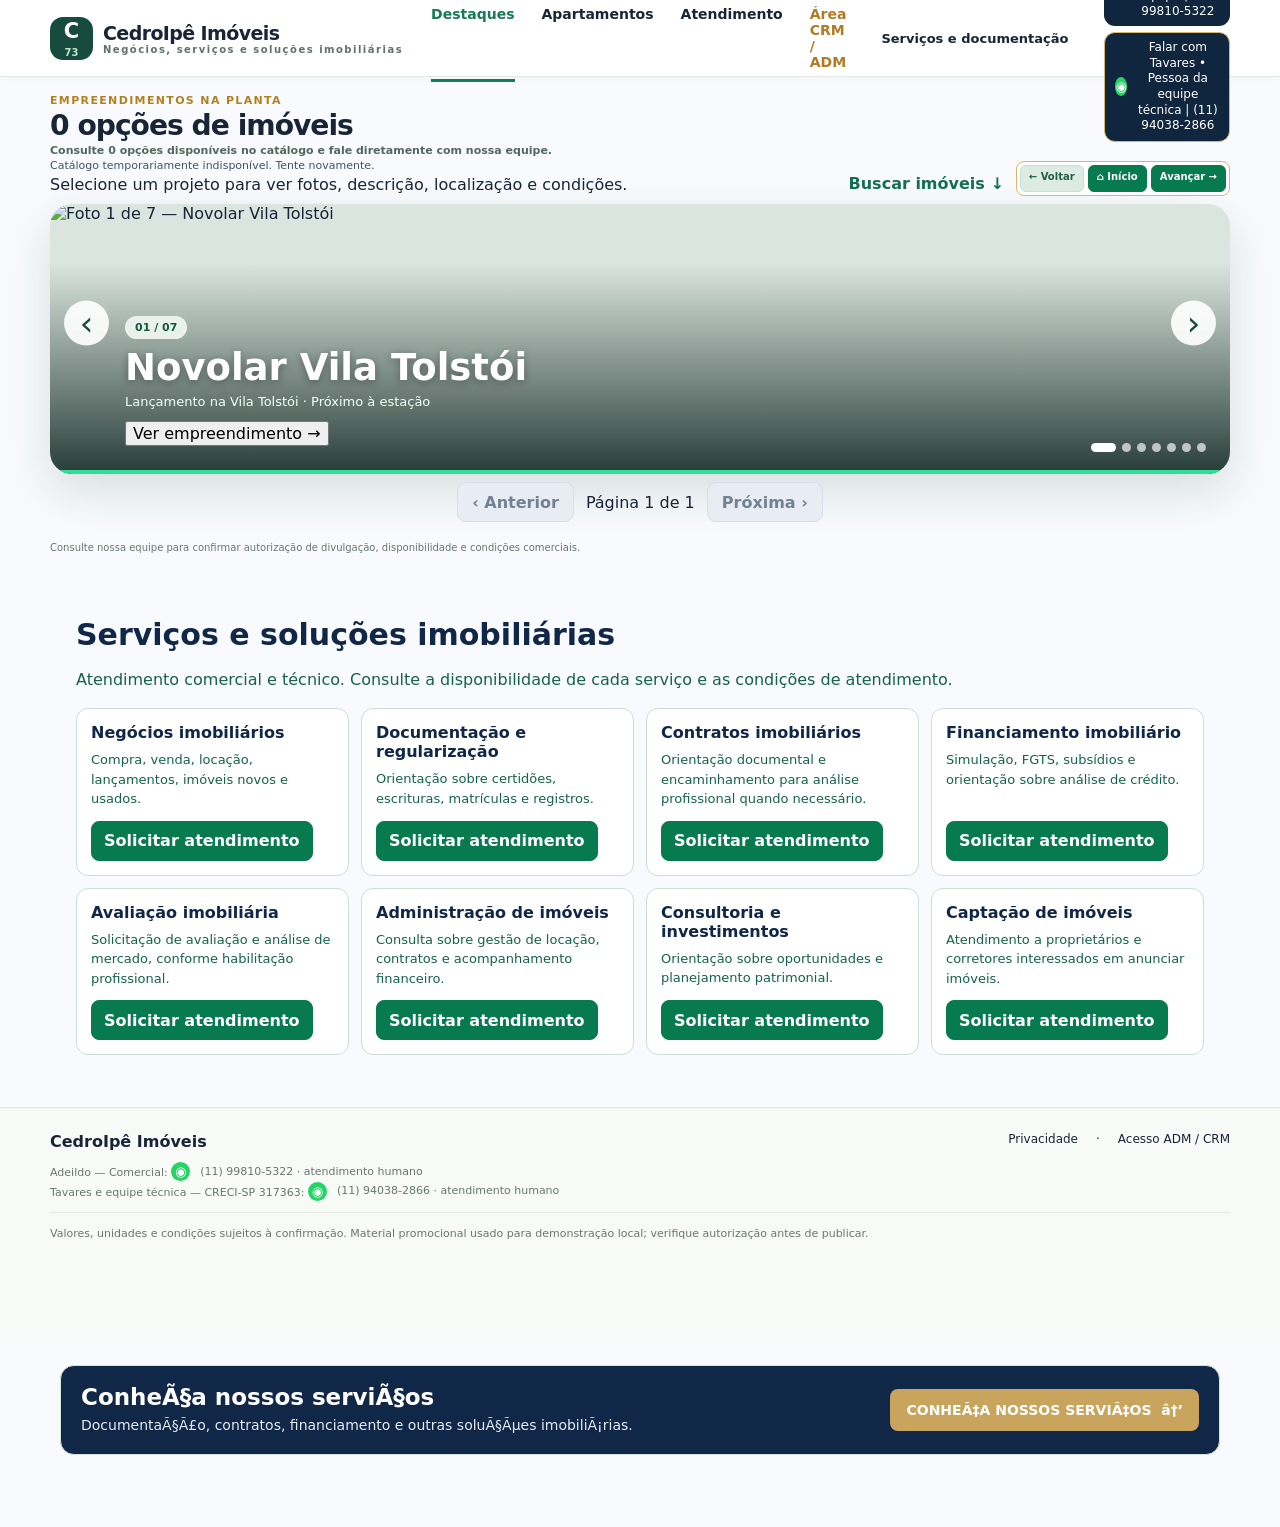
==== commit 5de31c40: "Atualiza visual CedroIpe V2" ====
--- a/index.html
+++ b/index.html
@@ -85,6 +85,7 @@
 </style>
 <!-- HF-054-END -->
 <link id="hf062-vitrine-css" rel="stylesheet" href="hf-062-vitrine-ajuste.css?v=062">
+<link rel="stylesheet" href="ci360-visual-v2.css?v=8">
 </head><body>
 <header class="compact-header"><div class="wrap head-inner"><a class="brand" href="index.html"><span class="brand-symbol">C<span>73</span></span><span><strong>CedroIpê Imóveis</strong><small>Negócios, serviços e soluções imobiliárias</small></span></a><nav aria-label="Navegação" class="head-links"><a href="#destaque">Destaques</a><a href="#imoveis">Apartamentos</a><a href="#atendimento">Atendimento</a><a href="acesso.html" style="font-weight:800;color:#b27a24">Área CRM / ADM</a></nav><div class="head-contacts"><a class="head-phone" href="https://wa.me/5511998105322" id="navZap" rel="noopener" target="_blank"><span class="wa-mark" aria-hidden="true">◉</span> Falar com Adeildo • Pessoa da equipe | (11) 99810-5322</a><a class="head-phone head-phone-tech" href="https://wa.me/5511940382866" id="navZapTecnico" rel="noopener" target="_blank"><span class="wa-mark" aria-hidden="true">◉</span> Falar com Tavares • Pessoa da equipe técnica | (11) 94038-2866</a></div></div></header>
 <main><section class="launches wrap" id="destaque"><div class="launches-head"><div><span class="section-kicker">EMPREENDIMENTOS NA PLANTA</span><h2 id="launchesTitle">Opções de imóveis para você</h2><p><strong id="launchesSummary">Consultando catálogo atualizado…</strong><p id="catalogStatus" role="status">Consultando catálogo online...</p> Selecione um projeto para ver fotos, descrição, localização e condições.</p></div><a href="#imoveis">Buscar imóveis ↓</a></div><div aria-label="Apresentação automática de empreendimentos" class="home-reel" id="homeReel"><div class="reel-visual"><img alt="Foto de empreendimento em destaque" id="reelPhoto" src="assets/capa-indisponivel.svg"/><div class="reel-overlay"><span id="reelCounter">01 / 07</span><strong id="reelTitle">Conheça apartamentos na Zona Leste</strong><p id="reelSubtitle">Fotos e perspectivas dos empreendimentos</p><button type="button" id="reelOpen" data-detail="">Ver empreendimento →</button></div><button aria-label="Foto anterior" class="reel-arrow left" id="reelPrev" type="button">‹</button><button aria-label="Próxima foto" class="reel-arrow right" id="reelNext" type="button">›</button><div aria-label="Selecionar foto" class="reel-dots" id="reelDots"></div><div aria-hidden="true" class="reel-track"><span id="reelProgress"></span></div></div></div><nav aria-label="Páginas de empreendimentos" class="ci-pager" id="catalogPager"></nav><div aria-live="polite" class="launches-grid" id="launchesGrid"></div><p class="launch-disclaimer">Consulte nossa equipe para confirmar autorização de divulgação, disponibilidade e condições comerciais.</p></section><section class="compact-hero"><div class="wrap hero-flex"><div class="hero-words"><span class="pill">APARTAMENTOS NOVOS E NA PLANTA</span><h1>Seu próximo lar está <em>mais perto.</em></h1><p>Veja empreendimentos, compare plantas e fale direto com nosso atendimento.</p><div class="quick-search"><label for="busca">Onde você quer morar?</label><div aria-label="Finalidade" class="purpose-switch" role="group"><button class="purpose-active" data-purpose="comprar" type="button">Comprar</button><button data-purpose="alugar" type="button">Alugar</button></div><div class="search-line"><input autocomplete="off" id="busca" placeholder="Digite bairro, cidade ou empreendimento"/><select aria-label="Dormitórios" id="quartos"><option value="">Quartos</option></select><button id="buscar">Buscar imóveis</button></div></div><div class="trust"><span>✓ Fotos e plantas</span><span>✓ Atendimento direto</span><span>✓ Consulta sem compromisso</span></div></div><div class="hero-visual" role="group" aria-label="Empreendimento em destaque"><img alt="Imagem de empreendimento" src="assets/capa-indisponivel.svg"/><div class="hero-photo-label"><span>EMPREENDIMENTOS</span><strong>Catálogo CedroIpê</strong><small>Consulte as opções disponíveis</small></div></div></div></section>
--- a/ci360-visual-v2.css
+++ b/ci360-visual-v2.css
@@ -0,0 +1,133 @@
+/* CEDROIPE 360 - PATCH VISUAL V2
+   Sobrescreve apenas apresentacao. Nao altera dados, API, Supabase ou regras comerciais. */
+:root{
+  --ci-navy:#102747;
+  --ci-navy-2:#17385f;
+  --ci-gold:#c9a45c;
+  --ci-gold-soft:#f4ead5;
+  --ci-ink:#182536;
+  --ci-muted:#64748b;
+  --ci-border:#d8e0e9;
+  --ci-surface:#fff;
+  --ci-surface-soft:#f5f7fa;
+}
+html{scroll-behavior:smooth}
+body{color:var(--ci-ink)}
+a:focus-visible,button:focus-visible,input:focus-visible,select:focus-visible{
+  outline:3px solid var(--ci-gold)!important;outline-offset:2px
+}
+/* Identidade aprovada: azul-marinho, dourado e branco */
+#catalogPager button[data-step],#slidePrev,#slideNext,
+.ci36-page .ci36-prev,.ci36-page .ci36-next,
+.ci36-page .header nav a[href*="index.html"]{
+  background:var(--ci-navy)!important;color:#fff!important;
+  border:1px solid var(--ci-navy)!important;border-radius:9px;
+  box-shadow:0 2px 7px #1027471c
+}
+#catalogPager button[data-step]:not(:disabled):hover,#slidePrev:hover,#slideNext:hover,
+.ci36-page .ci36-prev:hover,.ci36-page .ci36-next:hover{
+  background:var(--ci-navy-2)!important
+}
+#catalogPager button[data-step]:disabled{
+  background:#e8edf3!important;color:#748094!important;border-color:#d7dee8!important;
+  box-shadow:none
+}
+.launch-content p,.ci36-info article:first-child p,.ci-detail-copy p,.featured-copy p{
+  color:var(--ci-muted)!important
+}
+#catalogPager button:focus-visible,#slidePrev:focus-visible,#slideNext:focus-visible,
+.ci36-page .ci36-prev:focus-visible,.ci36-page .ci36-next:focus-visible{
+  outline:3px solid var(--ci-gold)!important;outline-offset:3px
+}
+/* Busca e filtros: compactos, sem criar barra horizontal */
+.compact-hero .quick-search{
+  border:1px solid var(--ci-border);border-radius:14px;background:#fff;
+  box-shadow:0 8px 24px #1027470d
+}
+.compact-hero .quick-search .purpose-switch button,
+.compact-hero .quick-search .search-line button{
+  border-radius:8px
+}
+.ci-filter-panel{
+  border:1px solid var(--ci-border)!important;border-radius:14px!important;
+  background:var(--ci-surface)!important;padding:14px!important;
+  box-shadow:0 5px 18px #10274708
+}
+.ci-filter-heading strong{color:var(--ci-navy)}
+.ci-filter-boxes{
+  display:grid!important;grid-template-columns:repeat(auto-fit,minmax(min(100%,170px),1fr));
+  gap:9px!important;align-items:end
+}
+.ci-filter-box{min-width:0}
+.ci-filter-box>span{display:block;font-size:12px;font-weight:700;color:#475569;margin:0 0 5px}
+.ci-filter-box select{
+  width:100%;min-width:0;min-height:40px;border:1px solid var(--ci-border);
+  border-radius:8px;background:#fff;color:var(--ci-ink);padding:8px 10px
+}
+.ci-filter-clear{
+  min-height:36px;border:1px solid var(--ci-border)!important;border-radius:8px!important;
+  background:var(--ci-surface-soft)!important;color:var(--ci-navy)!important;
+  padding:7px 12px!important;font-weight:700
+}
+/* Alternador Cards/Lista com hierarquia discreta */
+.ci-view-switch{
+  display:flex;align-items:center;justify-content:flex-end;gap:6px;
+  flex-wrap:wrap;margin:12px 0;color:var(--ci-muted)
+}
+.ci-view-switch button{
+  min-height:36px;border:1px solid var(--ci-border);border-radius:8px;
+  padding:6px 12px;background:#fff;color:var(--ci-navy);font-weight:700
+}
+.ci-view-switch button.is-active{
+  background:var(--ci-navy);border-color:var(--ci-navy);color:#fff
+}
+/* Cards maiores e consistentes em telas largas */
+#grid.property-grid{
+  grid-template-columns:repeat(auto-fit,minmax(min(100%,285px),1fr));
+  gap:18px
+}
+#grid .property{
+  min-width:0;border:1px solid var(--ci-border);border-radius:14px;
+  overflow:hidden;background:#fff;box-shadow:0 5px 18px #1027470b
+}
+#grid .property-image{width:100%;aspect-ratio:16/10;overflow:hidden;background:#edf1f5}
+#grid .property-image img{width:100%;height:100%;object-fit:cover}
+#grid .property-body{padding:14px}
+#grid .property-body h3{color:var(--ci-navy);line-height:1.25}
+#grid .property-meta{display:flex;flex-wrap:wrap;gap:7px 12px}
+#grid .ci-card-actions{display:grid;grid-template-columns:1fr;gap:8px}
+#grid .ci-card-actions .btn{width:100%;min-height:40px;border-radius:8px}
+#grid .ci-card-actions .btn-primary{background:var(--ci-navy)!important;border-color:var(--ci-navy)!important}
+#grid .ci-card-actions .btn-outline{color:var(--ci-navy)!important;border-color:var(--ci-gold)!important}
+/* Lista: foto e conteúdo lado a lado sem deformar */
+#grid.ci-list-view{display:flex!important;flex-direction:column;gap:12px}
+#grid.ci-list-view>.property{
+  display:grid;grid-template-columns:minmax(190px,270px) minmax(0,1fr);
+  width:100%;max-width:none;align-items:stretch
+}
+#grid.ci-list-view>.property .property-image{height:100%;min-height:175px;aspect-ratio:auto}
+#grid.ci-list-view>.property .property-image img{height:100%;min-height:175px;object-fit:cover}
+#grid.ci-list-view>.property .property-body{display:flex;flex-direction:column;justify-content:center}
+#grid.ci-list-view>.property .ci-card-actions{grid-template-columns:repeat(2,minmax(0,1fr))}
+#launchesGrid .launch-card{
+  border:1px solid var(--ci-border);border-radius:14px;overflow:hidden;
+  box-shadow:0 5px 18px #1027470b
+}
+#launchesGrid .launch-content h3{color:var(--ci-navy)}
+#launchesGrid .launch-primary{background:var(--ci-navy)!important;border-color:var(--ci-navy)!important}
+#launchesGrid .launch-secondary{border-color:var(--ci-gold)!important;color:var(--ci-navy)!important}
+#hf056-servicos-footer a{background:var(--ci-gold)!important;color:var(--ci-navy)!important}
+#hf056-servicos-footer a:hover{background:#dfc58f!important}
+@media(max-width:680px){
+  #grid.ci-list-view>.property{grid-template-columns:112px minmax(0,1fr)}
+  #grid.ci-list-view>.property .property-image,
+  #grid.ci-list-view>.property .property-image img{min-height:132px}
+  #grid.ci-list-view>.property .property-body{padding:10px}
+  #grid.ci-list-view>.property .ci-card-actions{grid-template-columns:1fr}
+  #grid .property-body{padding:12px}
+  .ci-filter-boxes{grid-template-columns:repeat(2,minmax(0,1fr))}
+}
+@media(max-width:380px){
+  .ci-filter-boxes{grid-template-columns:1fr}
+  #grid.ci-list-view>.property{grid-template-columns:96px minmax(0,1fr)}
+}
